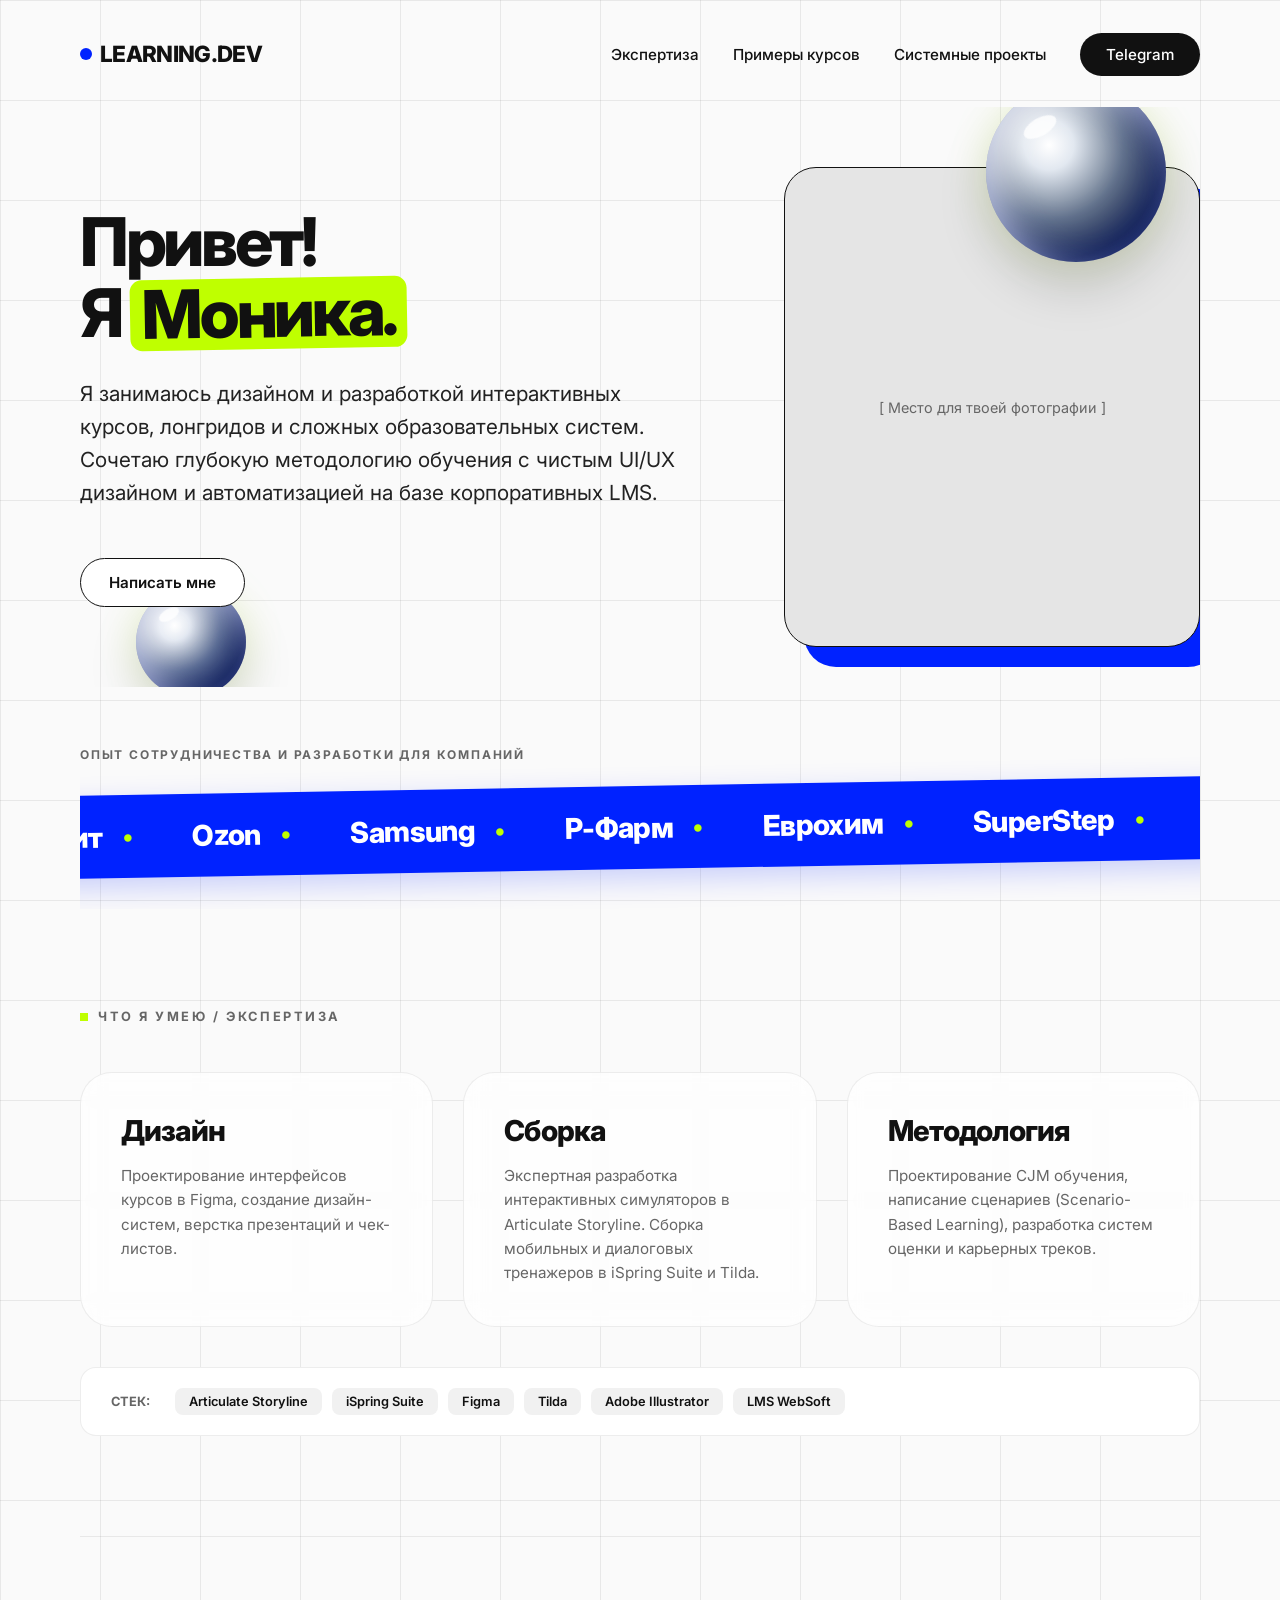
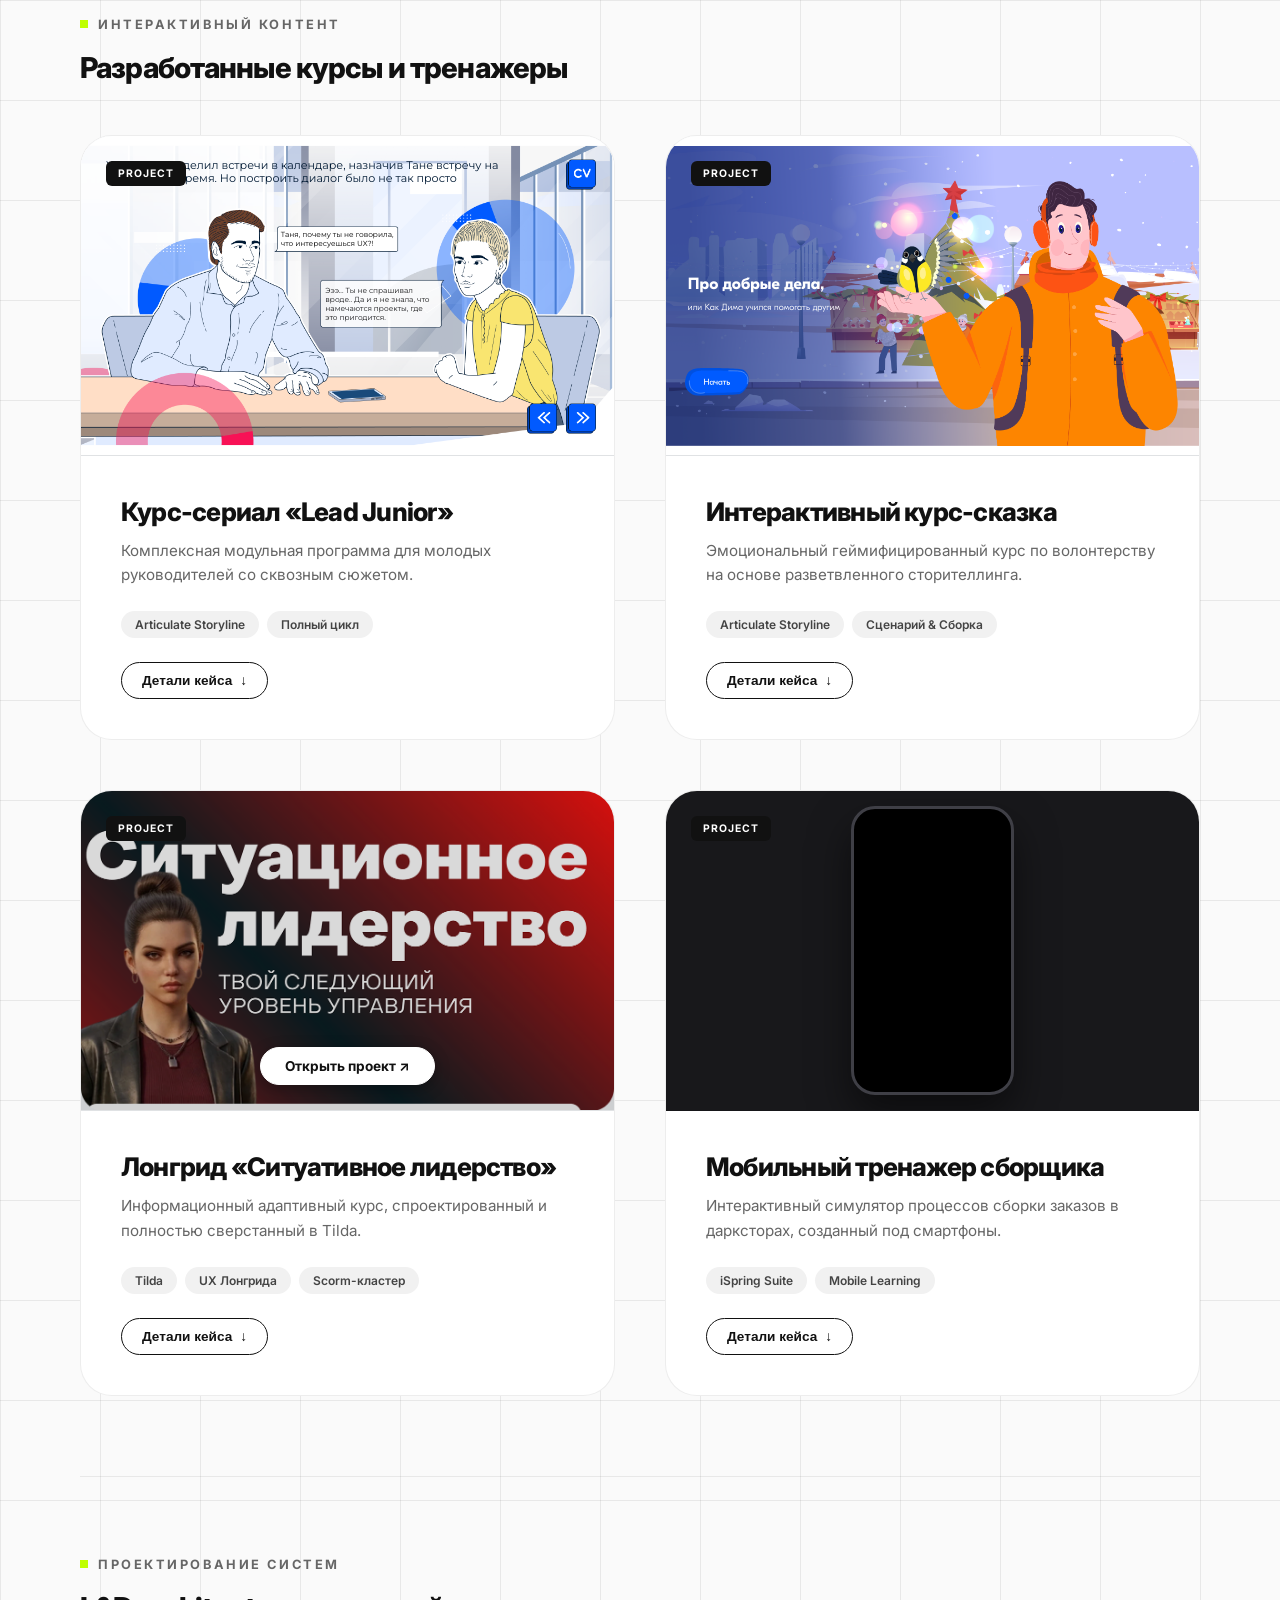
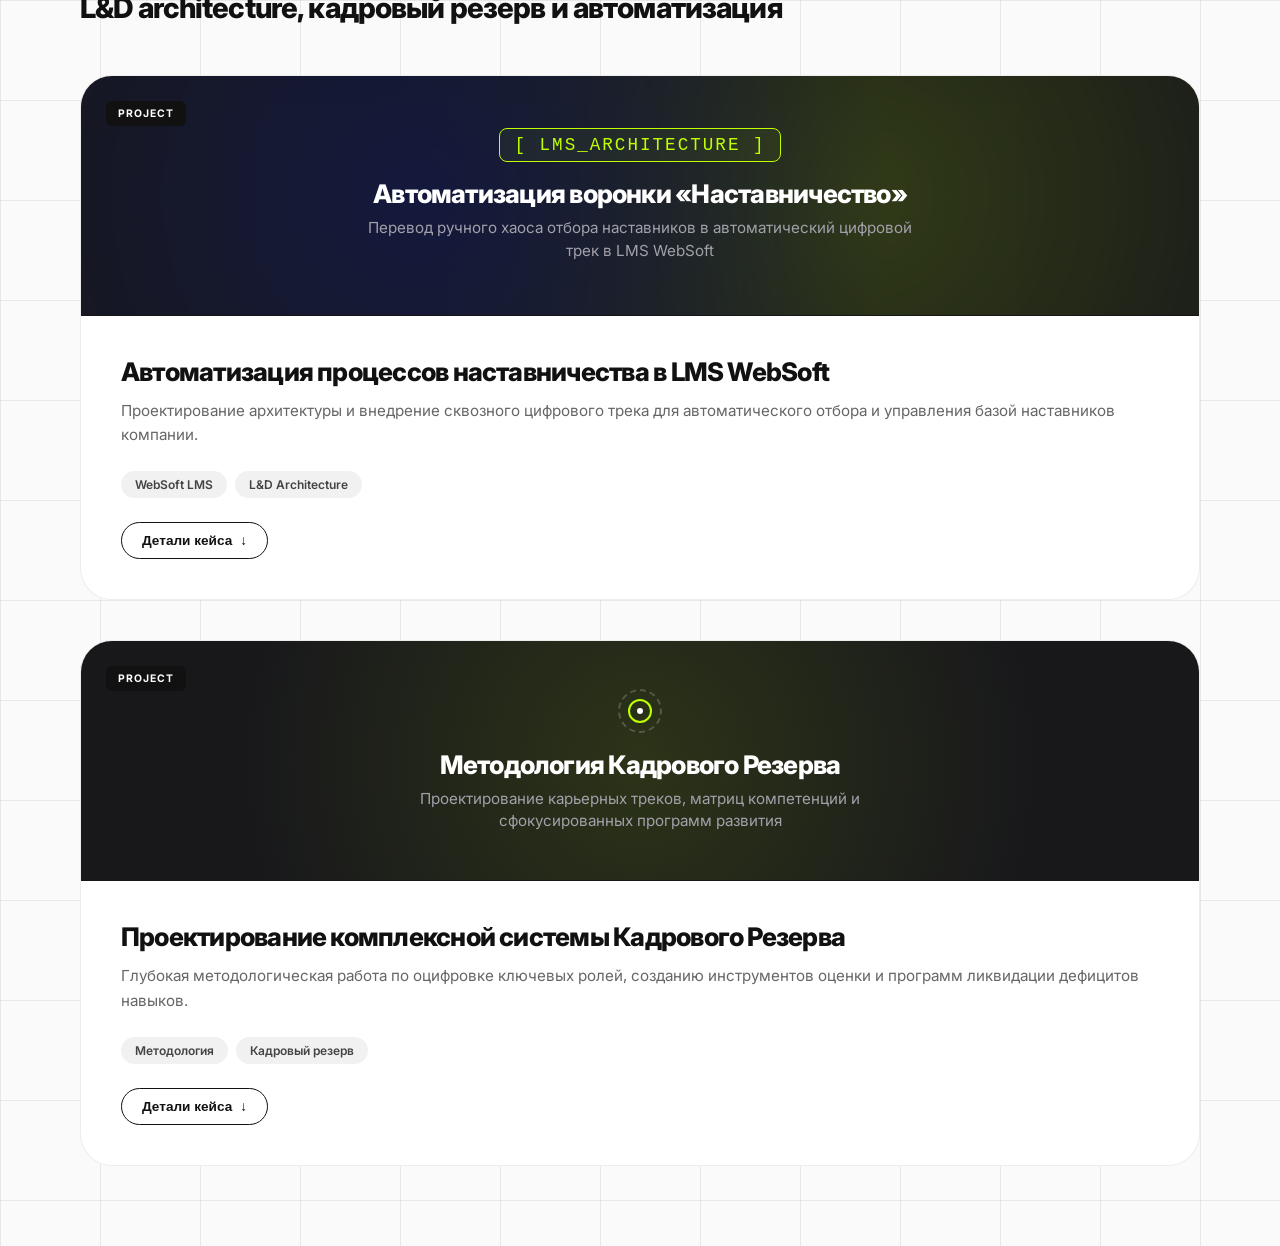
==== index.html @ dfe1bcfb "Add files via upload" ====
<!DOCTYPE html>
<html lang="ru">
<head>
    <meta charset="UTF-8">
    <meta name="viewport" content="width=device-width, initial-scale=1.0">
    <title>Портфолио | Электронное обучение</title>
    
    <link rel="preconnect" href="https://fonts.googleapis.com">
    <link rel="preconnect" href="https://fonts.gstatic.com" crossorigin>
    <link href="https://fonts.googleapis.com/css2?family=Inter:wght@300;400;500;600;700;800&display=swap" rel="stylesheet">

    <style>
        :root {
            --bg-clean: #fafafa;
            --text-dark: #111111;
            --text-muted: #666666;
            --brand-lime: #bfff00; 
            --brand-blue: #0022ff; 
            --border-thin: rgba(0, 0, 0, 0.07);
            --radius-large: 32px;
            --radius-small: 16px;
        }

        * { box-sizing: border-box; transition: all 0.4s cubic-bezier(0.16, 1, 0.3, 1); }

        body {
            font-family: 'Inter', sans-serif;
            background-color: var(--bg-clean);
            color: var(--text-dark);
            margin: 0; padding: 0;
            -webkit-font-smoothing: antialiased;
            position: relative;
        }

        .bg-grid { position: absolute; top: 0; left: 0; width: 100%; height: 100%; background-image: linear-gradient(to right, var(--border-thin) 1px, transparent 1px), linear-gradient(to bottom, var(--border-thin) 1px, transparent 1px); background-size: 100px 100px; z-index: -2; pointer-events: none; }
        .container { max-width: 1200px; margin: 0 auto; padding: 0 40px; position: relative; }

        /* Навигация */
        nav { display: flex; justify-content: space-between; align-items: center; padding: 40px 0; }
        .logo { font-weight: 800; font-size: 1.4rem; letter-spacing: -0.03em; display: flex; align-items: center; gap: 8px; }
        .logo::before { content: ""; width: 12px; height: 12px; background: var(--brand-blue); border-radius: 50%; }
        .nav-links a { text-decoration: none; color: var(--text-dark); margin-left: 30px; font-size: 0.95rem; font-weight: 500; }
        .nav-cta { background: var(--text-dark); color: white !important; padding: 12px 26px; border-radius: 30px; }
        .nav-cta:hover { background: var(--brand-blue); color: white !important; }

        /* Шапка с хромированными сферами */
        .hero-section { display: grid; grid-template-columns: 1.2fr 0.8fr; gap: 80px; align-items: center; padding: 60px 0 40px 0; position: relative; overflow: hidden; }
        .hero-content { position: relative; z-index: 2; }
        .hero-content h1 { font-size: 4.2rem; font-weight: 800; line-height: 1.05; letter-spacing: -0.05em; margin: 0 0 28px 0; }
        .highlight-word { background: var(--brand-lime); padding: 0 12px; border-radius: 12px; display: inline-block; transform: rotate(-1deg); }
        .hero-content p { font-size: 1.3rem; line-height: 1.6; color: #222; margin-bottom: 48px; max-width: 600px; }
        .social-links a { display: inline-block; margin-right: 15px; text-decoration: none; color: var(--text-dark); background: white; padding: 14px 28px; border-radius: 40px; font-size: 0.95rem; font-weight: 600; border: 1px solid var(--text-dark); }
        .social-links a:hover { background: var(--text-dark); color: white; transform: scale(1.05); }
        .hero-image { width: 100%; height: 480px; background: #e5e5e5; border-radius: var(--radius-large); overflow: hidden; display: flex; align-items: center; justify-content: center; color: var(--text-muted); font-size: 0.9rem; border: 1px solid var(--text-dark); box-shadow: 20px 20px 0px var(--brand-blue); }

        /* Сферы */
        .bubble { position: absolute; border-radius: 50%; background: radial-gradient(circle at 35% 35%, #ffffff 0%, #e2e8f0 15%, #64748b 45%, #1e293b 70%, #0f172a 90%, var(--brand-lime) 100%); box-shadow: inset -15px -15px 40px rgba(0, 34, 255, 0.25), inset 15px 15px 35px rgba(255, 255, 255, 0.7), 0 25px 50px rgba(0, 0, 0, 0.15), 0 0 40px rgba(191, 255, 0, 0.15); z-index: 1; pointer-events: none; }
        .bubble::after { content: ''; position: absolute; top: 20%; left: 20%; width: 20%; height: 10%; background: rgba(255, 255, 255, 0.8); border-radius: 50%; transform: rotate(-30deg); filter: blur(0.5px); }
        @keyframes floatBubble1 { 0% { transform: translateY(0px) translateX(0px) scale(1); } 50% { transform: translateY(-20px) translateX(10px) scale(1.02); } 100% { transform: translateY(0px) translateX(0px) scale(1); } }
        @keyframes floatBubble2 { 0% { transform: translateY(0px) translateX(0px); } 50% { transform: translateY(15px) translateX(-15px); } 100% { transform: translateY(0px) translateX(0px); } }
        .bubble-1 { width: 180px; height: 180px; top: -25px; right: 3%; animation: floatBubble1 9s ease-in-out infinite; }
        .bubble-2 { width: 110px; height: 110px; bottom: -10px; left: 5%; animation: floatBubble2 11s ease-in-out infinite; }

        /* Анимация бегущей строки */
        @keyframes scrollMarquee { 0% { transform: translateX(0); } 100% { transform: translateX(-50%); } }
        .marquee-content { animation: scrollMarquee 22s linear infinite; }
        .marquee-wrapper:hover .marquee-content { animation-play-state: paused; }

        /* Экспертиза */
        .skills-section { padding: 100px 0; }
        .section-title { font-size: 0.8rem; text-transform: uppercase; letter-spacing: 0.2em; color: var(--text-muted); margin-bottom: 48px; font-weight: 700; display: flex; align-items: center; gap: 10px; }
        .section-title::before { content: ""; width: 8px; height: 8px; background: var(--brand-lime); }
        .skills-grid { display: grid; grid-template-columns: repeat(3, 1fr); gap: 30px; margin-bottom: 40px; }
        .skill-card { background: rgba(255, 255, 255, 0.7); backdrop-filter: blur(10px); border: 1px solid var(--border-thin); padding: 40px; border-radius: var(--radius-large); position: relative; }
        .skill-card:hover { background: var(--brand-blue); color: white; border-color: var(--brand-blue); transform: translateY(-8px); }
        .skill-card h3 { font-size: 1.8rem; font-weight: 800; margin: 0 0 16px 0; letter-spacing: -0.03em; }
        .skill-card p { font-size: 0.95rem; line-height: 1.6; color: var(--text-muted); margin: 0; }
        .skill-card:hover p { color: rgba(255,255,255,0.8); }
        
        .tools-container { display: flex; flex-wrap: wrap; gap: 10px; align-items: center; background: #ffffff; padding: 20px 30px; border-radius: var(--radius-small); border: 1px solid var(--border-thin); }
        .tools-title { font-size: 0.8rem; font-weight: 700; text-transform: uppercase; color: var(--text-muted); margin-right: 15px; }
        .tool-tag { font-size: 0.8rem; font-weight: 600; padding: 6px 14px; background: #f1f1f1; border-radius: 8px; color: var(--text-dark); }

        /* Сетка Кейсов */
        .cases-section { padding: 80px 0; border-top: 1px solid var(--border-thin); }
        .section-subtitle-text { font-size: 1.8rem; font-weight: 800; letter-spacing: -0.03em; margin-top: -30px; margin-bottom: 50px; }
        .cases-grid { display: grid; grid-template-columns: repeat(2, 1fr); gap: 50px; }
        .case-card { background: #ffffff; border: 1px solid var(--border-thin); border-radius: var(--radius-large); overflow: hidden; display: flex; flex-direction: column; position: relative; }
        .case-media-container { width: 100%; height: 320px; background: #f1f3f5; border-bottom: 1px solid var(--border-thin); overflow: hidden; position: relative; display: block; }
        .case-iframe { width: 100%; height: 100%; border: none; display: block; }
        .case-card::before { content: "PROJECT"; position: absolute; top: 25px; left: 25px; background: var(--text-dark); color: white; font-size: 0.65rem; font-weight: 700; padding: 6px 12px; letter-spacing: 0.1em; border-radius: 6px; z-index: 10; pointer-events: none;}
        .case-info { padding: 40px; }
        .case-info h4 { font-size: 1.6rem; font-weight: 800; margin: 0 0 12px 0; letter-spacing: -0.03em; }
        .case-info p { font-size: 0.95rem; line-height: 1.6; color: var(--text-muted); margin: 0 0 24px 0; }
        .tags-container { display: flex; flex-wrap: wrap; gap: 8px; margin-bottom: 24px; }
        .tag { font-size: 0.75rem; font-weight: 600; padding: 6px 14px; background: #f1f1f1; border-radius: 30px; color: #444; }
        
        .details-btn { background: none; border: 1px solid var(--text-dark); color: var(--text-dark); padding: 10px 20px; border-radius: 20px; font-weight: 600; font-size: 0.85rem; cursor: pointer; display: inline-flex; align-items: center; gap: 8px; width: max-content; }
        .details-btn:hover { background: var(--text-dark); color: white; }
        .case-details-content { display: none; padding-top: 30px; margin-top: 30px; border-top: 1px dashed var(--border-thin); }
        .case-details-content h5 { font-size: 0.9rem; text-transform: uppercase; letter-spacing: 0.05em; color: var(--brand-blue); margin: 0 0 8px 0; font-weight: 700; }
        .case-details-content p { font-size: 0.95rem; color: #333; margin-bottom: 20px; line-height: 1.5; }
        .case-card.active .case-details-content { display: block; }
        .case-card.active { border-color: var(--text-dark); box-shadow: 0 20px 40px rgba(0,0,0,0.05); }

        @media (max-width: 992px) {
            .hero-section, .skills-grid, .cases-grid { grid-template-columns: 1fr; }
            .hero-content h1 { font-size: 3.2rem; }
            .hero-image { height: 380px; box-shadow: 12px 12px 0px var(--brand-blue); }
            .case-media-container { height: 240px; }
        }
    </style>
</head>
<body>

    <div class="bg-grid"></div>

    <div class="container">
        <nav>
            <div class="logo">LEARNING.DEV</div>
            <div class="nav-links">
                <a href="#skills">Экспертиза</a>
                <a href="#courses">Примеры курсов</a>
                <a href="#systems">Системные проекты</a>
                <a href="https://t.me/your_telegram" class="nav-cta">Telegram</a>
            </div>
        </nav>

        <section class="hero-section" id="about">
            <div class="bubble bubble-1"></div>
            <div class="bubble bubble-2"></div>
            <div class="hero-content">
                <h1>Привет!<br>Я <span class="highlight-word">Моника.</span></h1>
                <p>Я занимаюсь дизайном и разработкой интерактивных курсов, лонгридов и сложных образовательных систем. Сочетаю глубокую методологию обучения с чистым UI/UX дизайном и автоматизацией на базе корпоративных LMS.</p>
                <div class="social-links">
                    <a href="https://t.me/your_telegram" target="_blank">Написать мне</a>
                </div>
            </div>
            <div class="hero-image">
                <span>[ Место для твоей фотографии ]</span>
            </div>
        </section>

        <section style="padding: 60px 0 40px 0; overflow: hidden; width: 100%;">
            <div style="font-size: 0.75rem; text-transform: uppercase; letter-spacing: 0.15em; color: var(--text-muted); font-weight: 700; margin-bottom: 24px;">
                Опыт сотрудничества и разработки для компаний
            </div>
            <div class="marquee-wrapper" style="background: var(--brand-blue); padding: 24px 0; display: flex; overflow: hidden; width: 100vw; position: relative; left: 50%; right: 50%; margin-left: -50vw; margin-right: -50vw; transform: rotate(-1deg); box-shadow: 0 10px 30px rgba(0, 34, 255, 0.2);">
                <div class="marquee-content" style="display: flex; gap: 60px; align-items: center; white-space: nowrap; flex-shrink: 0;">
                    <div style="font-size: 1.8rem; font-weight: 800; color: #ffffff; letter-spacing: -0.02em; display: inline-flex; align-items: center; gap: 20px;">Магнит <span style="color: var(--brand-lime); font-size: 1.5rem;">•</span></div>
                    <div style="font-size: 1.8rem; font-weight: 800; color: #ffffff; letter-spacing: -0.02em; display: inline-flex; align-items: center; gap: 20px;">Ozon <span style="color: var(--brand-lime); font-size: 1.5rem;">•</span></div>
                    <div style="font-size: 1.8rem; font-weight: 800; color: #ffffff; letter-spacing: -0.02em; display: inline-flex; align-items: center; gap: 20px;">Samsung <span style="color: var(--brand-lime); font-size: 1.5rem;">•</span></div>
                    <div style="font-size: 1.8rem; font-weight: 800; color: #ffffff; letter-spacing: -0.02em; display: inline-flex; align-items: center; gap: 20px;">Р-Фарм <span style="color: var(--brand-lime); font-size: 1.5rem;">•</span></div>
                    <div style="font-size: 1.8rem; font-weight: 800; color: #ffffff; letter-spacing: -0.02em; display: inline-flex; align-items: center; gap: 20px;">Еврохим <span style="color: var(--brand-lime); font-size: 1.5rem;">•</span></div>
                    <div style="font-size: 1.8rem; font-weight: 800; color: #ffffff; letter-spacing: -0.02em; display: inline-flex; align-items: center; gap: 20px;">SuperStep <span style="color: var(--brand-lime); font-size: 1.5rem;">•</span></div>
                    
                    <div style="font-size: 1.8rem; font-weight: 800; color: #ffffff; letter-spacing: -0.02em; display: inline-flex; align-items: center; gap: 20px;">Магнит <span style="color: var(--brand-lime); font-size: 1.5rem;">•</span></div>
                    <div style="font-size: 1.8rem; font-weight: 800; color: #ffffff; letter-spacing: -0.02em; display: inline-flex; align-items: center; gap: 20px;">Ozon <span style="color: var(--brand-lime); font-size: 1.5rem;">•</span></div>
                    <div style="font-size: 1.8rem; font-weight: 800; color: #ffffff; letter-spacing: -0.02em; display: inline-flex; align-items: center; gap: 20px;">Samsung <span style="color: var(--brand-lime); font-size: 1.5rem;">•</span></div>
                    <div style="font-size: 1.8rem; font-weight: 800; color: #ffffff; letter-spacing: -0.02em; display: inline-flex; align-items: center; gap: 20px;">Р-Фарм <span style="color: var(--brand-lime); font-size: 1.5rem;">•</span></div>
                    <div style="font-size: 1.8rem; font-weight: 800; color: #ffffff; letter-spacing: -0.02em; display: inline-flex; align-items: center; gap: 20px;">Еврохим <span style="color: var(--brand-lime); font-size: 1.5rem;">•</span></div>
                    <div style="font-size: 1.8rem; font-weight: 800; color: #ffffff; letter-spacing: -0.02em; display: inline-flex; align-items: center; gap: 20px;">SuperStep <span style="color: var(--brand-lime); font-size: 1.5rem;">•</span></div>
                </div>
            </div>
        </section>

        <section class="skills-section" id="skills">
            <div class="section-title">Что я умею / ЭКСПЕРТИЗА</div>
            <div class="skills-grid">
                <div class="skill-card"><h3>Дизайн</h3><p>Проектирование интерфейсов курсов в Figma, создание дизайн-систем, верстка презентаций и чек-листов.</p></div>
                <div class="skill-card"><h3>Сборка</h3><p>Экспертная разработка интерактивных симуляторов в Articulate Storyline. Сборка мобильных и диалоговых тренажеров в iSpring Suite и Tilda.</p></div>
                <div class="skill-card"><h3>Методология</h3><p>Проектирование CJM обучения, написание сценариев (Scenario-Based Learning), разработка систем оценки и карьерных треков.</p></div>
            </div>
            <div class="tools-container">
                <div class="tools-title">Стек:</div>
                <div class="tool-tag">Articulate Storyline</div><div class="tool-tag">iSpring Suite</div><div class="tool-tag">Figma</div><div class="tool-tag">Tilda</div><div class="tool-tag">Adobe Illustrator</div><div class="tool-tag">LMS WebSoft</div>
            </div>
        </section>

        <section class="cases-section" id="courses">
            <div class="section-title">Интерактивный контент</div>
            <div class="section-subtitle-text">Разработанные курсы и тренажеры</div>
            
            <div class="cases-grid">

                <div class="case-card">
                    <div class="case-media-container">
                        <iframe src="lead-junior/story.html" class="case-iframe" allowfullscreen></iframe>
                    </div>
                    <div class="case-info">
                        <h4>Курс-сериал «Lead Junior»</h4>
                        <p>Комплексная модульная программа для молодых руководителей со сквозным сюжетом.</p>
                        <div class="tags-container"><span class="tag">Articulate Storyline</span><span class="tag">Полный цикл</span></div>
                        
                        <button class="details-btn" onclick="toggleCase(this)">Детали кейса <span>↓</span></button>
                        
                        <div class="case-details-content">
                            <h5>Контекст и задача</h5>
                            <p>Разработать программу управленческих навыков. Трудность темы лидерства в том, что в жизни людей сложно поделить на жесткие стереотипы, а готовых универсальных алгоритмов не существует.</p>
                            <h5>Решение и методология</h5>
                            <p>Создана система из лонгридов (теория) и симуляторов (практика). Мы прописали психологически достоверных сквозных персонажей. От модуля к модулю они раскрывались все глубже, поэтому пользователь учился взаимодействовать с ними на основе опыта прошлых серий, как в реальной жизни.</p>
                            <h5>Моя роль</h5>
                            <p>Проектирование программы, написание сценариев, подготовка материалов и финальная техническая сборка интерактивных тренажеров в Articulate.</p>
                        </div>
                    </div>
                </div>

                <div class="case-card">
                    <div class="case-media-container">
                        <iframe src="dog-story/story.html" class="case-iframe" allowfullscreen></iframe>
                    </div>
                    <div class="case-info">
                        <h4>Интерактивный курс-сказка</h4>
                        <p>Эмоциональный геймифицированный курс по волонтерству на основе разветвленного сторителлинга.</p>
                        <div class="tags-container"><span class="tag">Articulate Storyline</span><span class="tag">Сценарий & Сборка</span></div>
                        
                        <button class="details-btn" onclick="toggleCase(this)">Детали кейса <span>↓</span></button>
                        
                        <div class="case-details-content">
                            <h5>Контекст и сюжет</h5>
                            <p>Главный герой видит объявление о том, что песик ищет дом, и отправляется за ним. По пути он встречает персонажей, нуждающихся в помощи: бабушку с тяжелыми сумками, детей из детского дома на ярмарке. Помогая им, герой (и учащийся) органично узнает о волонтерских фондах и механиках поддержки.</p>
                            <h5>Техническое воплощение</h5>
                            <p>Сложная разветвленная логика переходов в зависимости от выборов пользователя. Я полностью отвечала за сценарий, логику интерактивов, техническую сборку в Articulate и постановку детального ТЗ для дизайнера графики.</p>
                        </div>
                    </div>
                </div>

                <div class="case-card" onmouseenter="this.querySelector('.overlay').style.background='rgba(0,0,0,0.4)';" onmouseleave="this.querySelector('.overlay').style.background='rgba(0,0,0,0.15)';">
                    <div class="case-media-container" style="position: relative;">
                        <img src="tilda-cover.png" alt="Обложка Tilda" style="width: 100%; height: 100%; object-fit: cover;">
                        <div class="overlay" style="position: absolute; top: 0; left: 0; width: 100%; height: 100%; background: rgba(0,0,0,0.15); display: flex; align-items: flex-end; justify-content: center; padding-bottom: 25px; transition: all 0.3s ease;">
                            <a href="https://tnd.magnit.ru/page127615276.html" target="_blank" style="text-decoration: none; background: #ffffff; color: #111111; padding: 10px 24px; border-radius: 30px; font-size: 0.85rem; font-weight: 700; box-shadow: 0 4px 15px rgba(0,0,0,0.3); border: 1px solid #ffffff;">Открыть проект ↗</a>
                        </div>
                    </div>
                    <div class="case-info">
                        <h4>Лонгрид «Ситуативное лидерство»</h4>
                        <p>Информационный адаптивный курс, спроектированный и полностью сверстанный в Tilda.</p>
                        <div class="tags-container"><span class="tag">Tilda</span><span class="tag">UX Лонгрида</span><span class="tag">Scorm-кластер</span></div>
                        
                        <button class="details-btn" onclick="toggleCase(this)">Детали кейса <span>↓</span></button>
                        
                        <div class="case-details-content">
                            <h5>Задача и реализация</h5>
                            <p>Перевести комплексный теоретический блок по ситуационному руководству в удобный цифровой формат. Сделан упор на чистую журнальную верстку, ритмику текста и удобство чтения как с десктопа, так и с мобильных устройств.</p>
                        </div>
                    </div>
                </div>

                <div class="case-card">
                    <div class="case-media-container" style="background: #18181b; display: flex; align-items: center; justify-content: center; overflow: hidden; padding: 15px;">
                        <div style="height: 100%; aspect-ratio: 9 / 16; background: #000000; border-radius: 24px; padding: 6px; box-shadow: 0 20px 40px rgba(0,0,0,0.5); border: 3px solid #3f3f46; display: flex; align-items: center; justify-content: center; overflow: hidden;">
                            <video autoplay loop muted playsinline style="width: 100%; height: 100%; object-fit: cover; border-radius: 18px;">
                                <source src="ispring-preview.mp4" type="video/mp4">
                            </video>
                        </div>
                    </div>
                    <div class="case-info">
                        <h4>Мобильный тренажер сборщика</h4>
                        <p>Интерактивный симулятор процессов сборки заказов в дарксторах, созданный под смартфоны.</p>
                        <div class="tags-container"><span class="tag">iSpring Suite</span><span class="tag">Mobile Learning</span></div>
                        
                        <button class="details-btn" onclick="toggleCase(this)">Детали кейса <span>↓</span></button>
                        
                        <div class="case-details-content">
                            <h5>Контекст и UX</h5>
                            <p>Обучение линейного персонала дарксторов непосредственно на рабочих местах. Симулятор полностью адаптирован под вертикальные экраны смартфонов.</p>
                        </div>
                    </div>
                </div>

            </div>
        </section>

       <!-- СИСТЕМНЫЕ ПРОЕКТЫ (ФИНАЛЬНЫЙ КИБЕР-ДИЗАЙН) -->
        <section class="cases-section" id="systems">
            <div class="section-title">Проектирование систем</div>
            <div class="section-subtitle-text">L&D architecture, кадровый резерв и автоматизация</div>
            
            <div class="cases-grid" style="grid-template-columns: 1fr; gap: 40px;">

                <!-- 5. Наставничество -->
                <div class="case-card" style="width: 100%;">
                    <!-- Тёмный стильный контейнер с неоновой архитектурой связей -->
                    <div class="case-media-container" style="display:flex; flex-direction: column; align-items:center; justify-content:center; height: 240px; background: #18181b; padding: 30px; text-align: center; position: relative; overflow: hidden;">
                        
                        <!-- Абстрактная кибер-графика связей на фоне -->
                        <div style="position: absolute; width: 100%; height: 100%; opacity: 0.15; background-image: radial-gradient(circle at 30% 50%, var(--brand-blue) 0%, transparent 60%), radial-gradient(circle at 70% 50%, var(--brand-lime) 0%, transparent 60%);"></div>
                        
                        <!-- Минималистичная иконка архитектуры кода -->
                        <div style="font-family: monospace; font-size: 1.1rem; color: var(--brand-lime); border: 1px solid var(--brand-lime); padding: 6px 14px; border-radius: 8px; margin-bottom: 16px; background: rgba(191, 255, 0, 0.05); z-index: 2; letter-spacing: 2px;">[ LMS_ARCHITECTURE ]</div>
                        
                        <div style="font-weight: 800; font-size: 1.6rem; margin-bottom: 8px; color: #ffffff; letter-spacing: -0.03em; z-index: 2;">Автоматизация воронки «Наставничество»</div>
                        <p style="font-size: 0.95rem; color: #a1a1aa; margin: 0; max-width: 550px; z-index: 2; line-height: 1.5;">Перевод ручного хаоса отбора наставников в автоматический цифровой трек в LMS WebSoft</p>
                    </div>
                    <div class="case-info">
                        <h4>Автоматизация процессов наставничества в LMS WebSoft</h4>
                        <p>Проектирование архитектуры и внедрение сквозного цифрового трека для автоматического отбора и управления базой наставников компании.</p>
                        <div class="tags-container"><span class="tag">WebSoft LMS</span><span class="tag">L&D Architecture</span></div>
                        <button class="details-btn" onclick="toggleCase(this)">Детали кейса <span>↓</span></button>
                        <div class="case-details-content">
                            <h5>Решение</h5>
                            <p>По моей личной инициативе была спроектирована автоматическая воронка: <em>Входной опрос → Автотест хард-скиллов → Назначение обучения → Зачисление в реестр.</em> Процесс администрирования со стороны L&D сократился на 70%.</p>
                        </div>
                    </div>
                </div>

                <!-- 6. Кадровый резерв -->
                <div class="case-card" style="width: 100%;">
                    <!-- Тёмный стильный контейнер со сфокусированной кибер-мишенью -->
                    <div class="case-media-container" style="display:flex; flex-direction: column; align-items:center; justify-content:center; height: 240px; background: #18181b; padding: 30px; text-align: center; position: relative; overflow: hidden;">
                        
                        <!-- Световой неоновый акцент на фоне -->
                        <div style="position: absolute; width: 100%; height: 100%; opacity: 0.12; background: radial-gradient(circle, var(--brand-lime) 0%, transparent 70%);"></div>
                        
                        <!-- Минималистичная векторная мишень из тонких линий -->
                        <div style="width: 44px; height: 44px; border: 2px dashed rgba(255,255,255,0.2); border-radius: 50%; display: flex; align-items: center; justify-content: center; margin-bottom: 16px; position: relative; z-index: 2;">
                            <div style="width: 24px; height: 24px; border: 2px solid var(--brand-lime); border-radius: 50%; display: flex; align-items: center; justify-content: center;">
                                <div style="width: 6px; height: 6px; background: #ffffff; border-radius: 50%;"></div>
                            </div>
                        </div>
                        
                        <div style="font-weight: 800; font-size: 1.6rem; margin-bottom: 8px; color: #ffffff; letter-spacing: -0.03em; z-index: 2;">Методология Кадрового Резерва</div>
                        <p style="font-size: 0.95rem; color: #a1a1aa; margin: 0; max-width: 550px; z-index: 2; line-height: 1.5;">Проектирование карьерных треков, матриц компетенций и сфокусированных программ развития</p>
                    </div>
                    <div class="case-info">
                        <h4>Проектирование комплексной системы Кадрового Резерва</h4>
                        <p>Глубокая методологическая работа по оцифровке ключевых ролей, созданию инструментов оценки и программ ликвидации дефицитов навыков.</p>
                        <div class="tags-container"><span class="tag">Методология</span><span class="tag">Кадровый резерв</span></div>
                        <button class="details-btn" onclick="toggleCase(this)">Детали кейса <span>↓</span></button>
                        <div class="case-details-content">
                            <h5>Реализация</h5>
                            <p>Оцифрованы 4 управленческие роли. Разработаны тесты оценки профессиональных навыков сотрудников и спроектированы точечные программы развития (IDP) под конкретные дефициты.</p>
                        </div>
                    </div>
                </div>

            </div>
        </section>
            </div>
        </section>
    </div>

    <script>
        function toggleCase(button) {
            const card = button.closest('.case-card');
            card.classList.toggle('active');
            const span = button.querySelector('span');
            if (card.classList.contains('active')) { span.textContent = '↑'; } else { span.textContent = '↓'; }
        }
    </script>
</body>
</html>
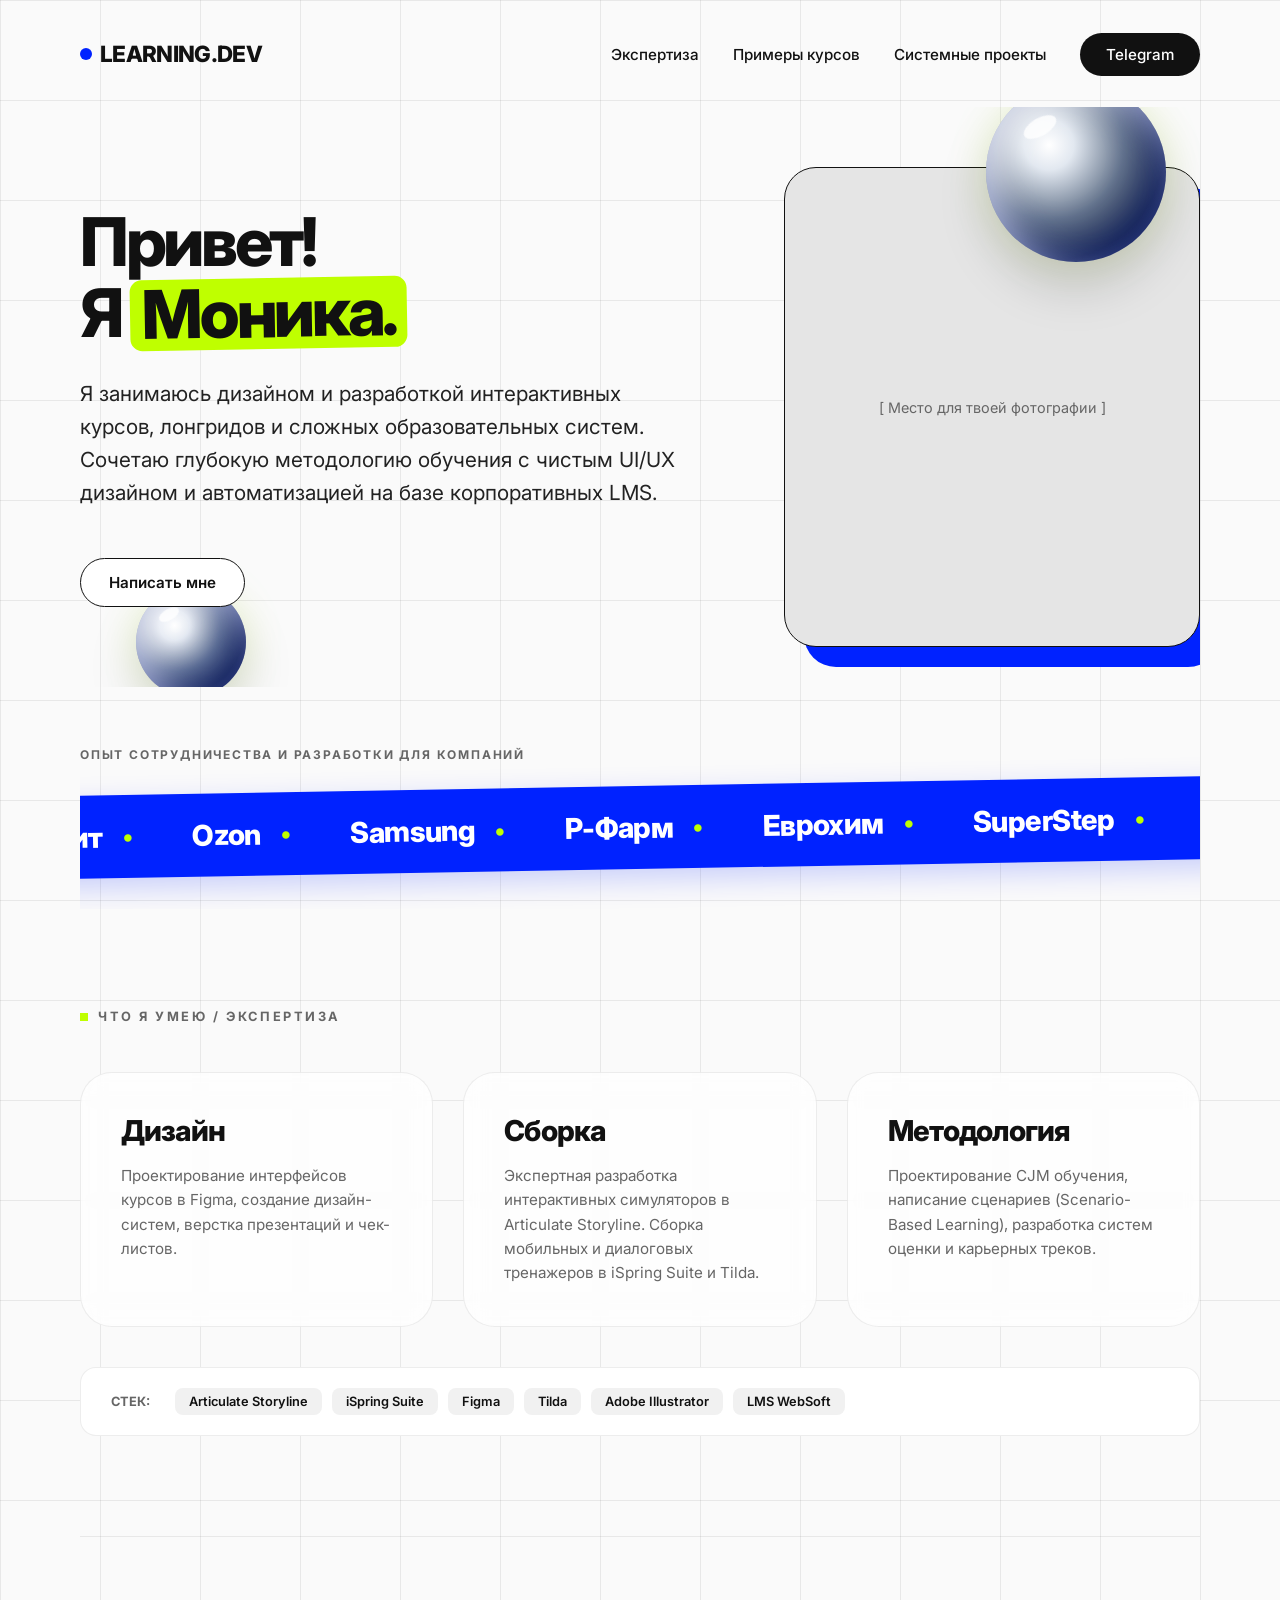
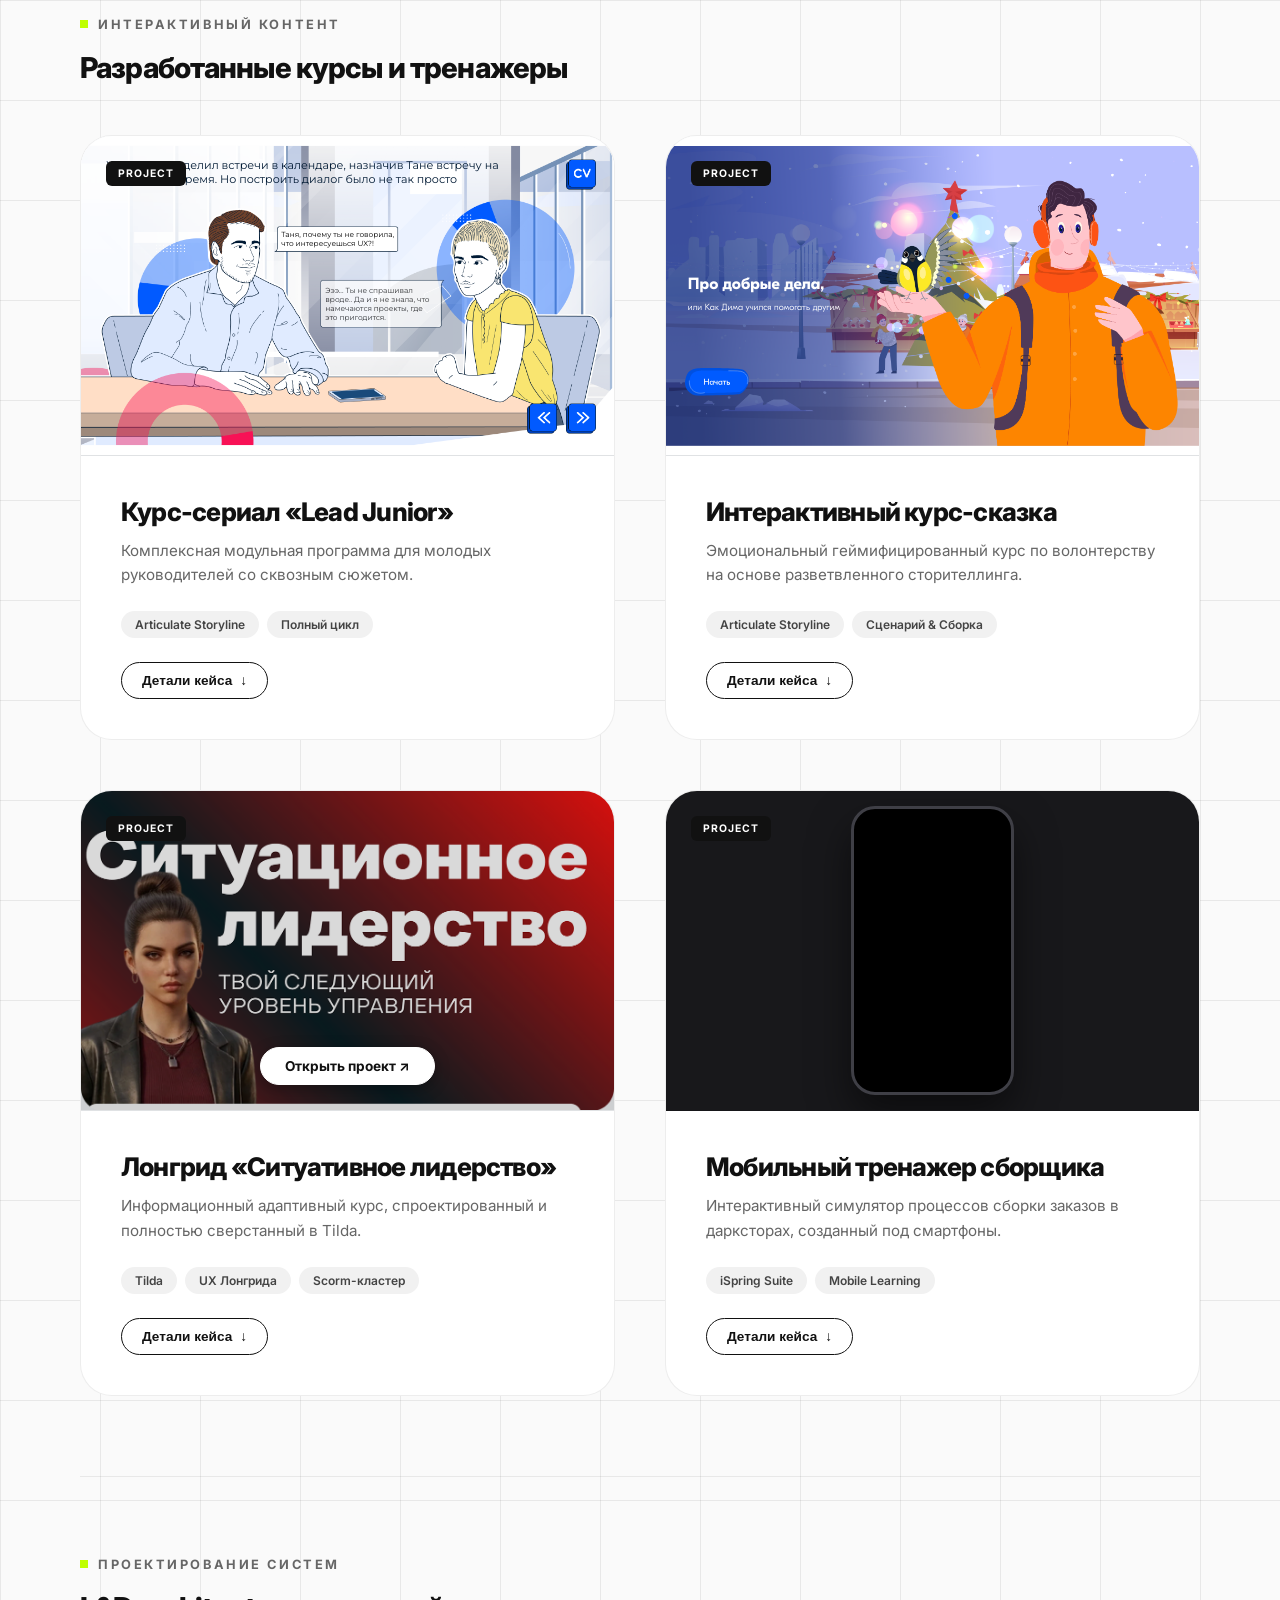
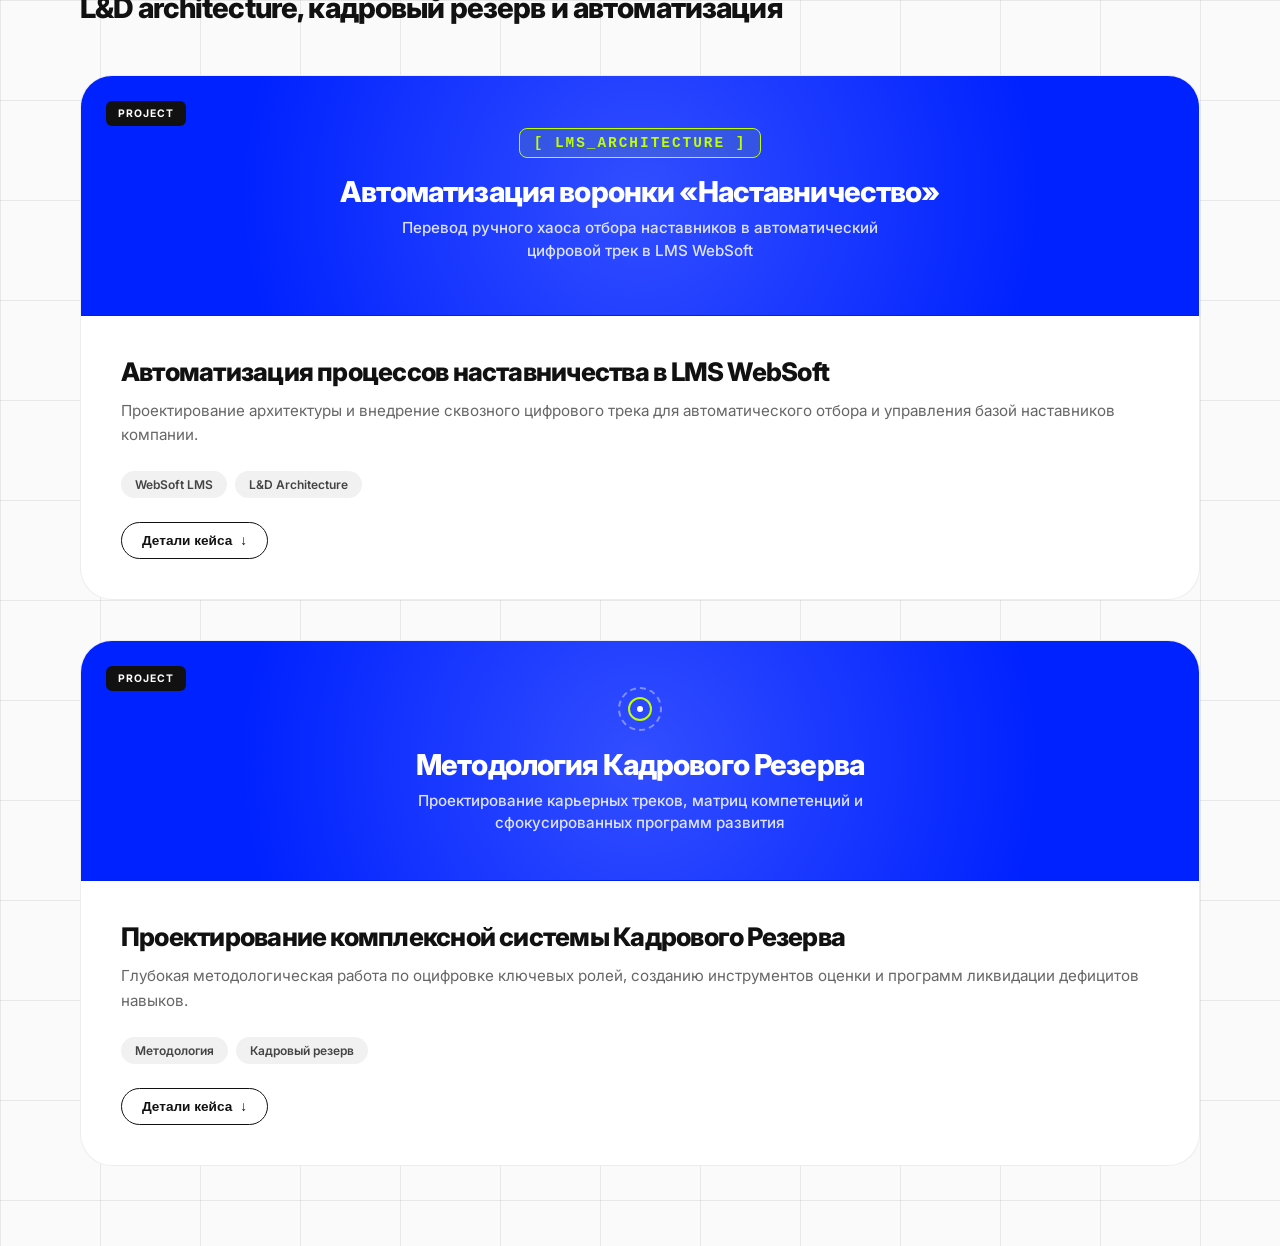
==== commit 9adc26cd: "Add files via upload" ====
--- a/index.html
+++ b/index.html
@@ -271,26 +271,21 @@
             </div>
         </section>
 
-       <!-- СИСТЕМНЫЕ ПРОЕКТЫ (ФИНАЛЬНЫЙ КИБЕР-ДИЗАЙН) -->
-        <section class="cases-section" id="systems">
+       <section class="cases-section" id="systems">
             <div class="section-title">Проектирование систем</div>
             <div class="section-subtitle-text">L&D architecture, кадровый резерв и автоматизация</div>
             
             <div class="cases-grid" style="grid-template-columns: 1fr; gap: 40px;">
 
-                <!-- 5. Наставничество -->
                 <div class="case-card" style="width: 100%;">
-                    <!-- Тёмный стильный контейнер с неоновой архитектурой связей -->
-                    <div class="case-media-container" style="display:flex; flex-direction: column; align-items:center; justify-content:center; height: 240px; background: #18181b; padding: 30px; text-align: center; position: relative; overflow: hidden;">
-                        
-                        <!-- Абстрактная кибер-графика связей на фоне -->
-                        <div style="position: absolute; width: 100%; height: 100%; opacity: 0.15; background-image: radial-gradient(circle at 30% 50%, var(--brand-blue) 0%, transparent 60%), radial-gradient(circle at 70% 50%, var(--brand-lime) 0%, transparent 60%);"></div>
-                        
-                        <!-- Минималистичная иконка архитектуры кода -->
-                        <div style="font-family: monospace; font-size: 1.1rem; color: var(--brand-lime); border: 1px solid var(--brand-lime); padding: 6px 14px; border-radius: 8px; margin-bottom: 16px; background: rgba(191, 255, 0, 0.05); z-index: 2; letter-spacing: 2px;">[ LMS_ARCHITECTURE ]</div>
-                        
-                        <div style="font-weight: 800; font-size: 1.6rem; margin-bottom: 8px; color: #ffffff; letter-spacing: -0.03em; z-index: 2;">Автоматизация воронки «Наставничество»</div>
-                        <p style="font-size: 0.95rem; color: #a1a1aa; margin: 0; max-width: 550px; z-index: 2; line-height: 1.5;">Перевод ручного хаоса отбора наставников в автоматический цифровой трек в LMS WebSoft</p>
+                    <div class="case-media-container" style="display:flex; flex-direction: column; align-items:center; justify-content:center; height: 240px; background: var(--brand-blue); padding: 30px; text-align: center; position: relative; overflow: hidden;">
+                        
+                        <div style="position: absolute; width: 100%; height: 100%; opacity: 0.2; background: radial-gradient(circle, #ffffff 0%, transparent 70%);"></div>
+                        
+                        <div style="font-family: monospace; font-size: 0.9rem; color: var(--brand-lime); border: 1px solid var(--brand-lime); padding: 6px 14px; border-radius: 8px; margin-bottom: 16px; background: rgba(191, 255, 0, 0.1); z-index: 2; letter-spacing: 2px; font-weight: 700;">[ LMS_ARCHITECTURE ]</div>
+                        
+                        <div style="font-weight: 800; font-size: 1.8rem; margin-bottom: 8px; color: #ffffff; letter-spacing: -0.03em; z-index: 2;">Автоматизация воронки «Наставничество»</div>
+                        <p style="font-size: 0.95rem; color: rgba(255, 255, 255, 0.85); margin: 0; max-width: 550px; z-index: 2; line-height: 1.5; font-weight: 500;">Перевод ручного хаоса отбора наставников в автоматический цифровой трек в LMS WebSoft</p>
                     </div>
                     <div class="case-info">
                         <h4>Автоматизация процессов наставничества в LMS WebSoft</h4>
@@ -299,28 +294,24 @@
                         <button class="details-btn" onclick="toggleCase(this)">Детали кейса <span>↓</span></button>
                         <div class="case-details-content">
                             <h5>Решение</h5>
-                            <p>По моей личной инициативе была спроектирована автоматическая воронка: <em>Входной опрос → Автотест хард-скиллов → Назначение обучения → Зачисление в реестр.</em> Процесс администрирования со стороны L&D сократился на 70%.</p>
-                        </div>
-                    </div>
-                </div>
-
-                <!-- 6. Кадровый резерв -->
+                            <p>По моей личной инициативе была спроектирована автоматическая воронка: <em>Входной опрос → Auto-тест хард-скиллов → Назначение обучения → Зачисление в реестр.</em> Процесс администрирования со стороны L&D сократился на 70%.</p>
+                        </div>
+                    </div>
+                </div>
+
                 <div class="case-card" style="width: 100%;">
-                    <!-- Тёмный стильный контейнер со сфокусированной кибер-мишенью -->
-                    <div class="case-media-container" style="display:flex; flex-direction: column; align-items:center; justify-content:center; height: 240px; background: #18181b; padding: 30px; text-align: center; position: relative; overflow: hidden;">
-                        
-                        <!-- Световой неоновый акцент на фоне -->
-                        <div style="position: absolute; width: 100%; height: 100%; opacity: 0.12; background: radial-gradient(circle, var(--brand-lime) 0%, transparent 70%);"></div>
-                        
-                        <!-- Минималистичная векторная мишень из тонких линий -->
-                        <div style="width: 44px; height: 44px; border: 2px dashed rgba(255,255,255,0.2); border-radius: 50%; display: flex; align-items: center; justify-content: center; margin-bottom: 16px; position: relative; z-index: 2;">
+                    <div class="case-media-container" style="display:flex; flex-direction: column; align-items:center; justify-content:center; height: 240px; background: var(--brand-blue); padding: 30px; text-align: center; position: relative; overflow: hidden;">
+                        
+                        <div style="position: absolute; width: 100%; height: 100%; opacity: 0.2; background: radial-gradient(circle, #ffffff 0%, transparent 70%);"></div>
+                        
+                        <div style="width: 44px; height: 44px; border: 2px dashed rgba(255,255,255,0.4); border-radius: 50%; display: flex; align-items: center; justify-content: center; margin-bottom: 16px; position: relative; z-index: 2;">
                             <div style="width: 24px; height: 24px; border: 2px solid var(--brand-lime); border-radius: 50%; display: flex; align-items: center; justify-content: center;">
                                 <div style="width: 6px; height: 6px; background: #ffffff; border-radius: 50%;"></div>
                             </div>
                         </div>
                         
-                        <div style="font-weight: 800; font-size: 1.6rem; margin-bottom: 8px; color: #ffffff; letter-spacing: -0.03em; z-index: 2;">Методология Кадрового Резерва</div>
-                        <p style="font-size: 0.95rem; color: #a1a1aa; margin: 0; max-width: 550px; z-index: 2; line-height: 1.5;">Проектирование карьерных треков, матриц компетенций и сфокусированных программ развития</p>
+                        <div style="font-weight: 800; font-size: 1.8rem; margin-bottom: 8px; color: #ffffff; letter-spacing: -0.03em; z-index: 2;">Методология Кадрового Резерва</div>
+                        <p style="font-size: 0.95rem; color: rgba(255, 255, 255, 0.85); margin: 0; max-width: 550px; z-index: 2; line-height: 1.5; font-weight: 500;">Проектирование карьерных треков, матриц компетенций и сфокусированных программ развития</p>
                     </div>
                     <div class="case-info">
                         <h4>Проектирование комплексной системы Кадрового Резерва</h4>
@@ -333,6 +324,9 @@
                         </div>
                     </div>
                 </div>
+
+            </div>
+        </section>
 
             </div>
         </section>
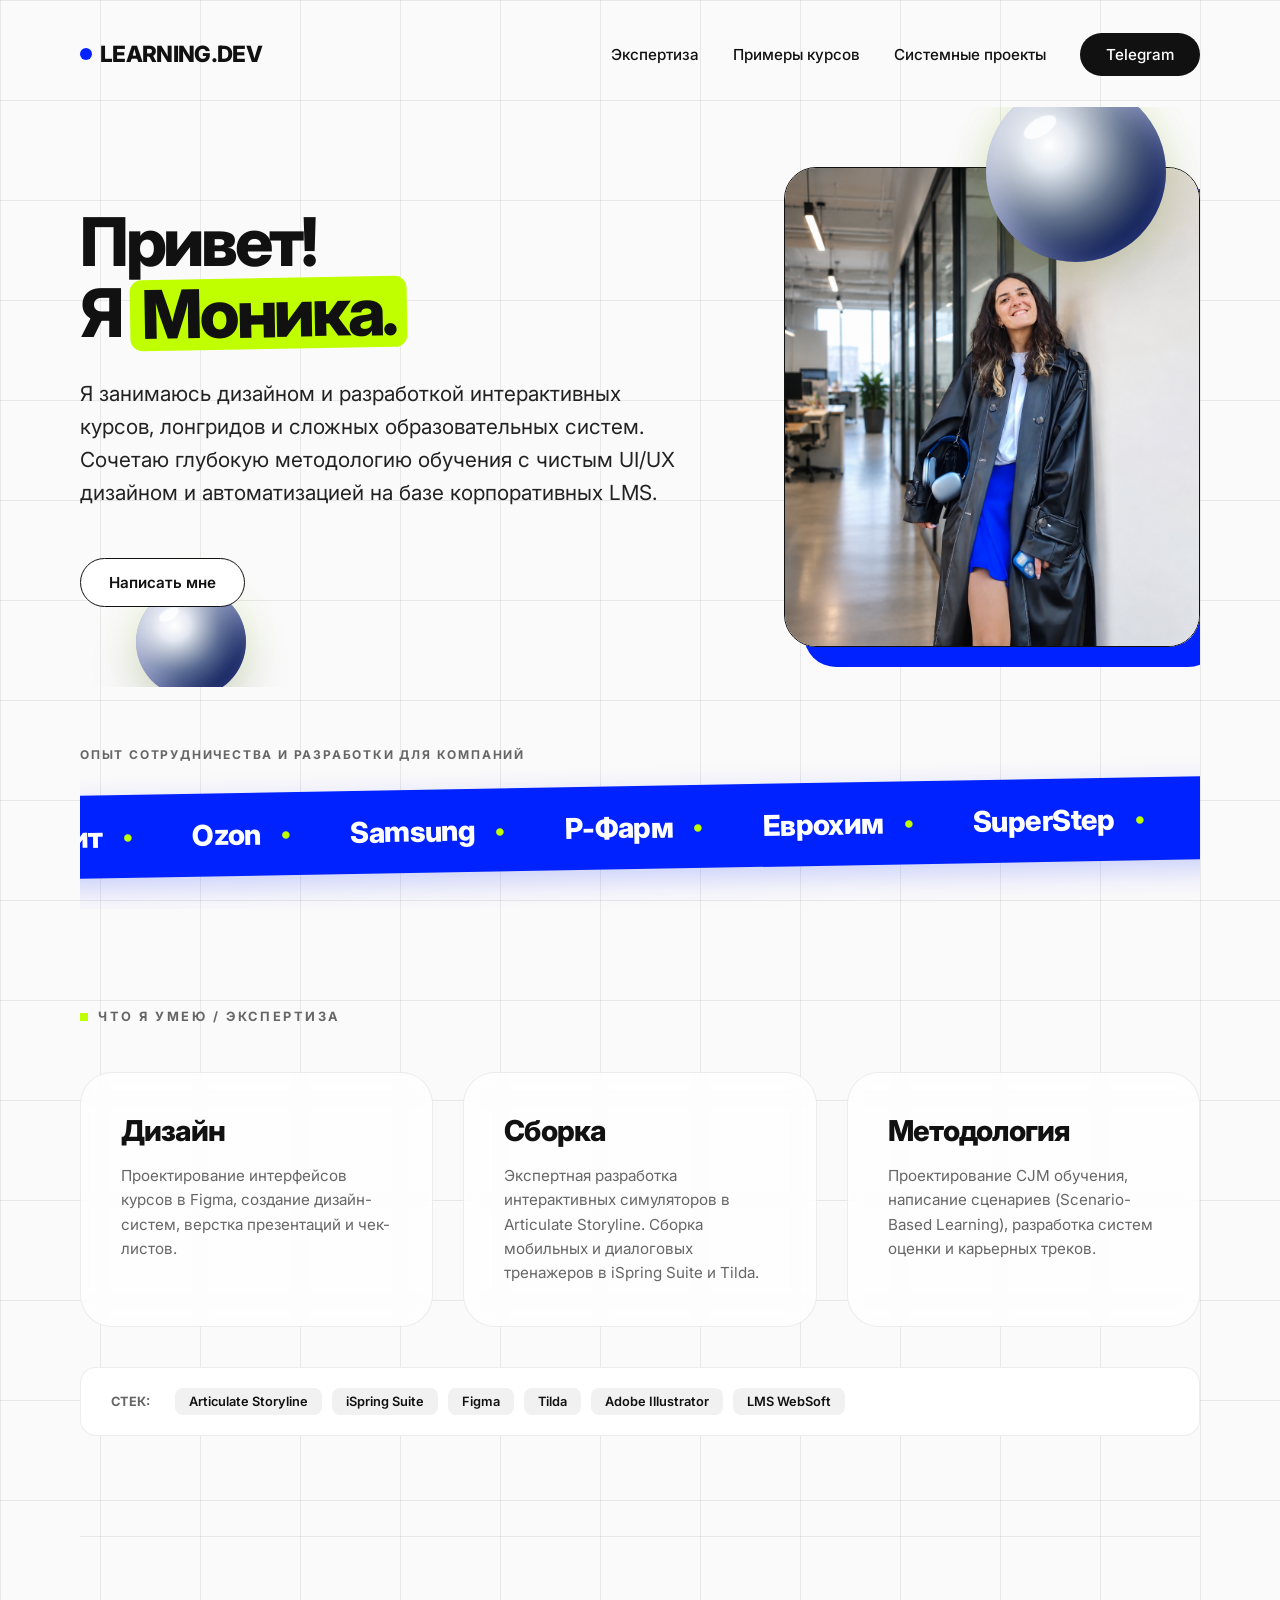
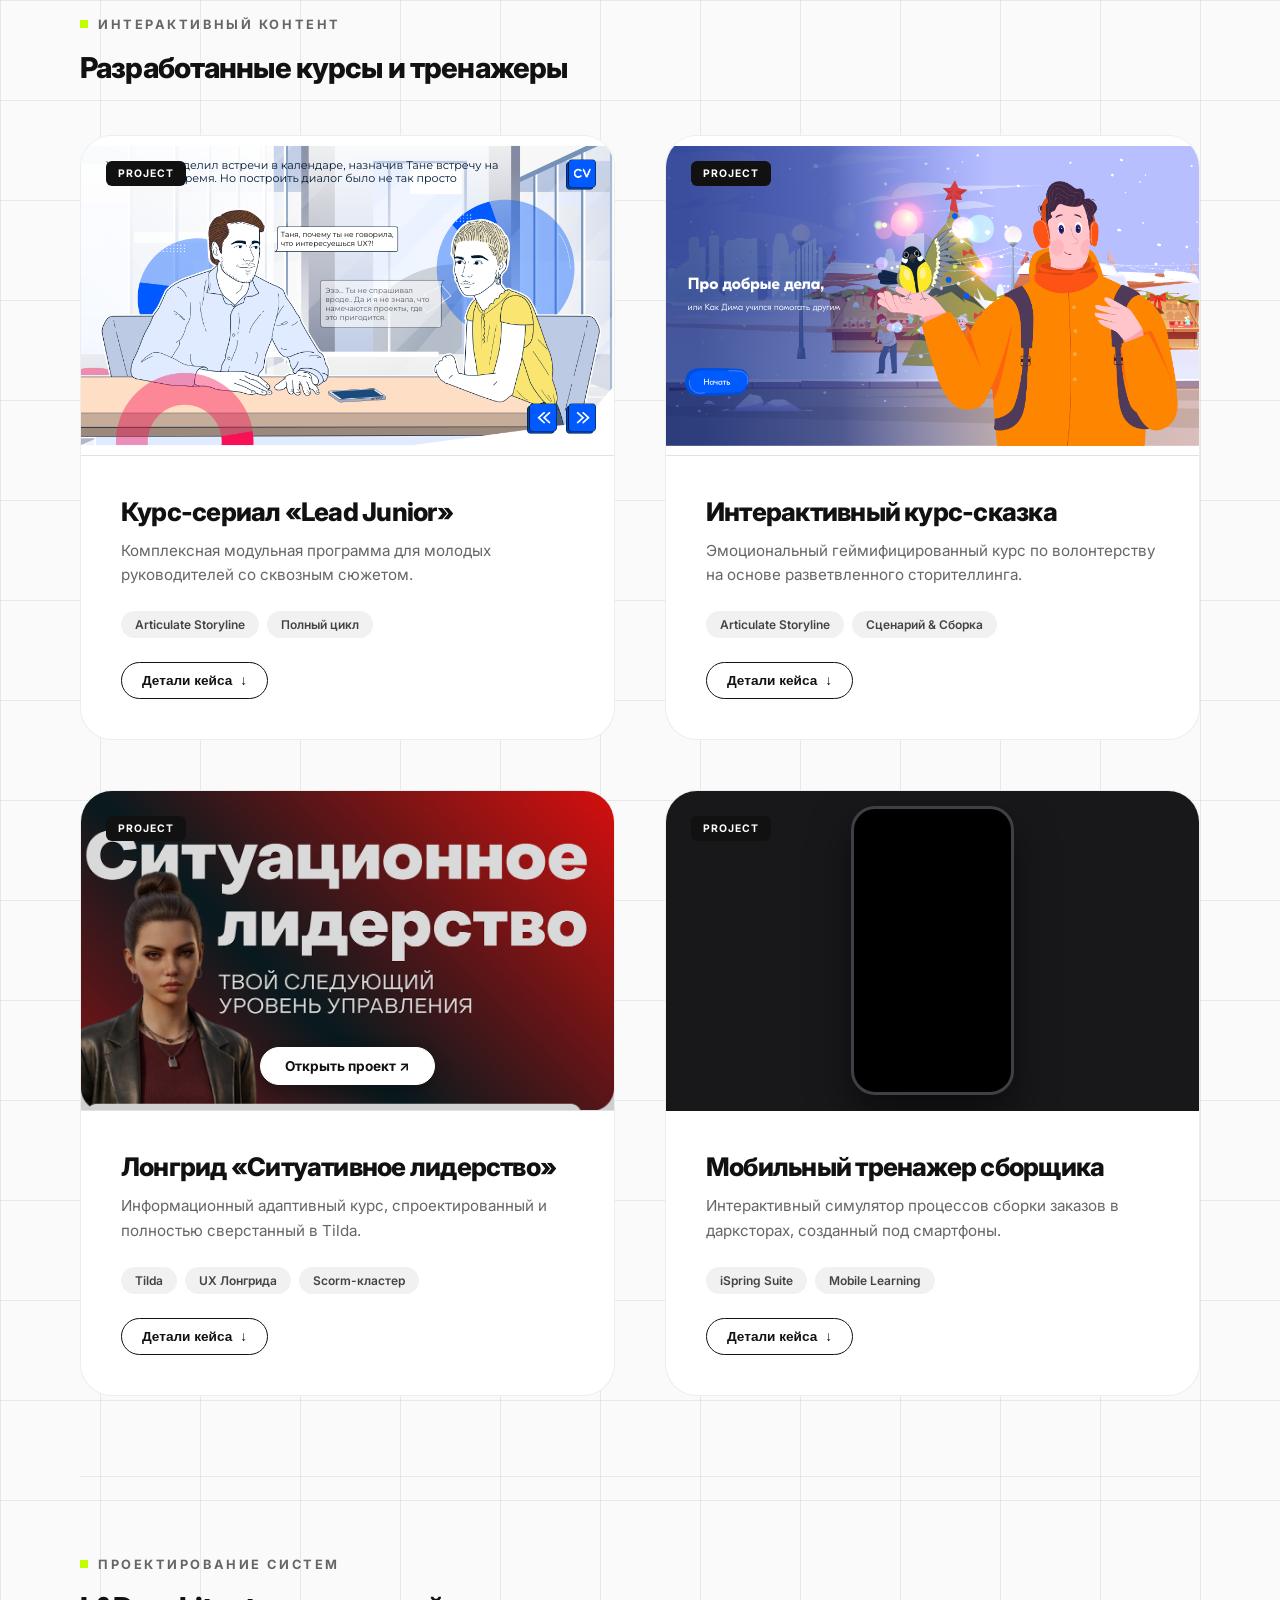
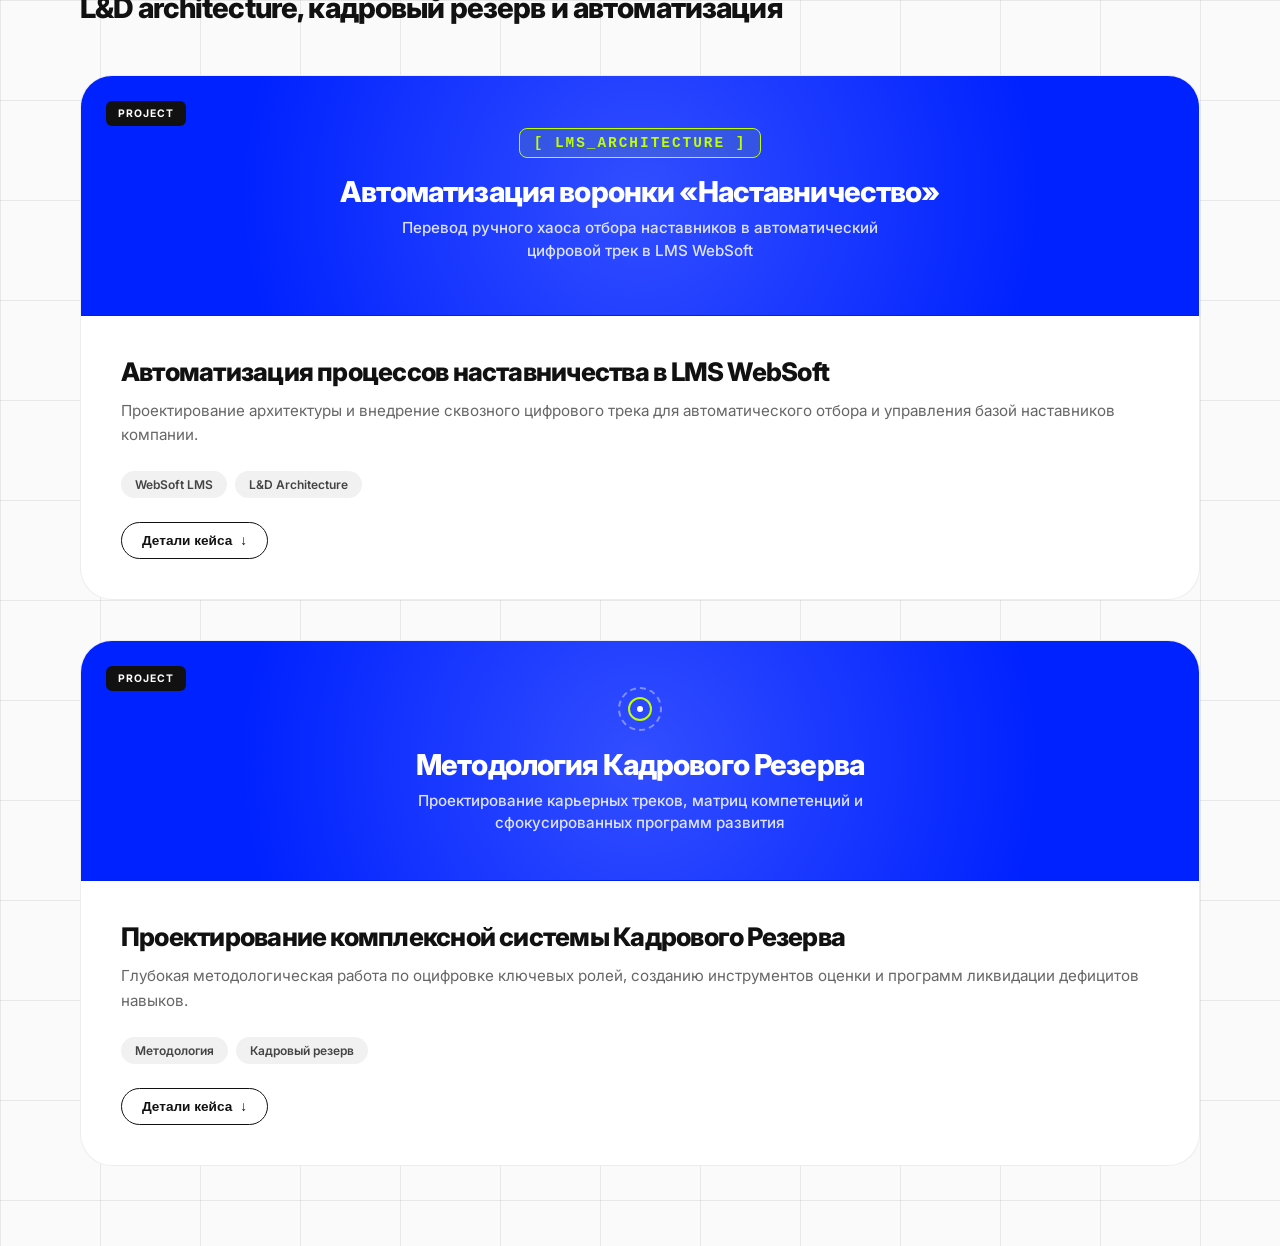
==== commit 60f262da: "Add files via upload" ====
--- a/index.html
+++ b/index.html
@@ -136,9 +136,10 @@
                     <a href="https://t.me/your_telegram" target="_blank">Написать мне</a>
                 </div>
             </div>
-            <div class="hero-image">
-                <span>[ Место для твоей фотографии ]</span>
-            </div>
+            <div class="hero-image" style="background: none; padding: 0;">
+       <!-- ЕСЛИ ФОТО В ФОРМАТЕ .PNG, ЗАМЕНИ НА my-photo.png -->
+       <img src="my-photo.png" alt="Моника Андреасян" style="width: 100%; height: 100%; object-fit: cover;">
+   </div>
         </section>
 
         <section style="padding: 60px 0 40px 0; overflow: hidden; width: 100%;">
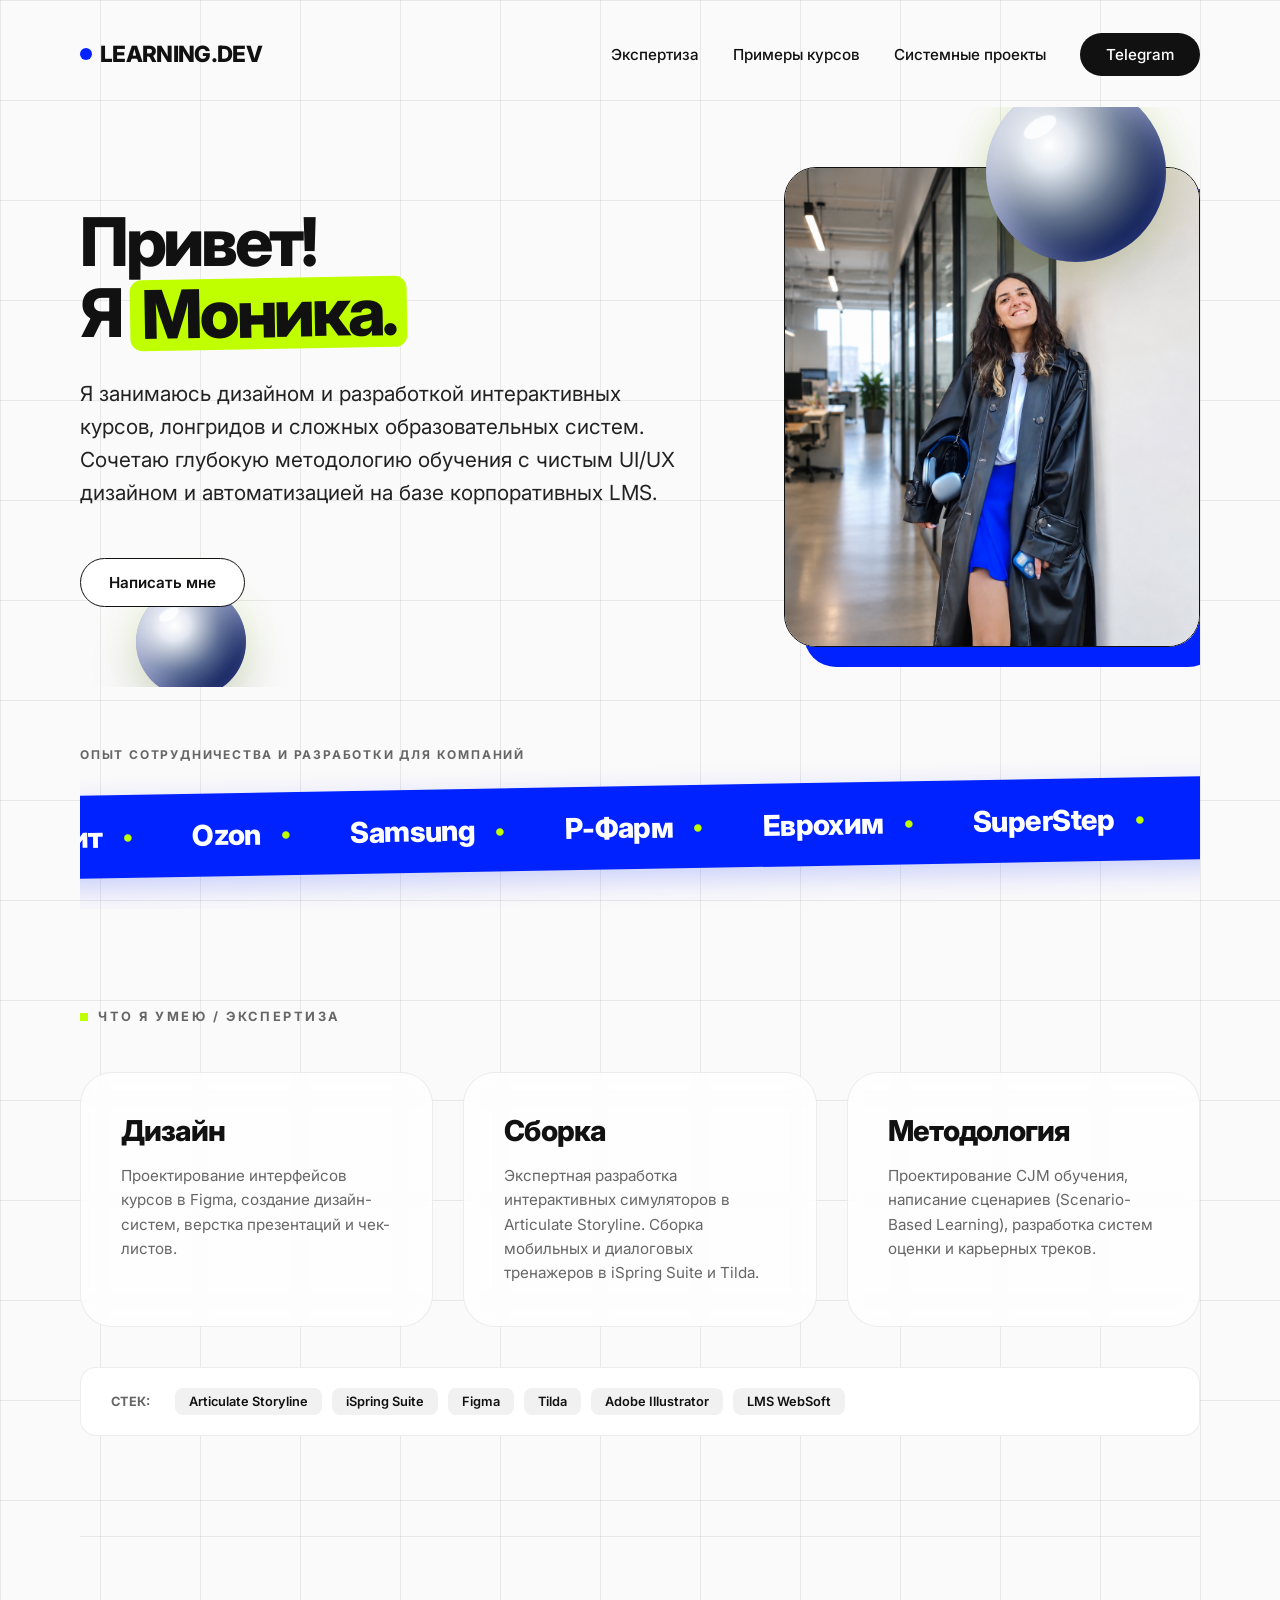
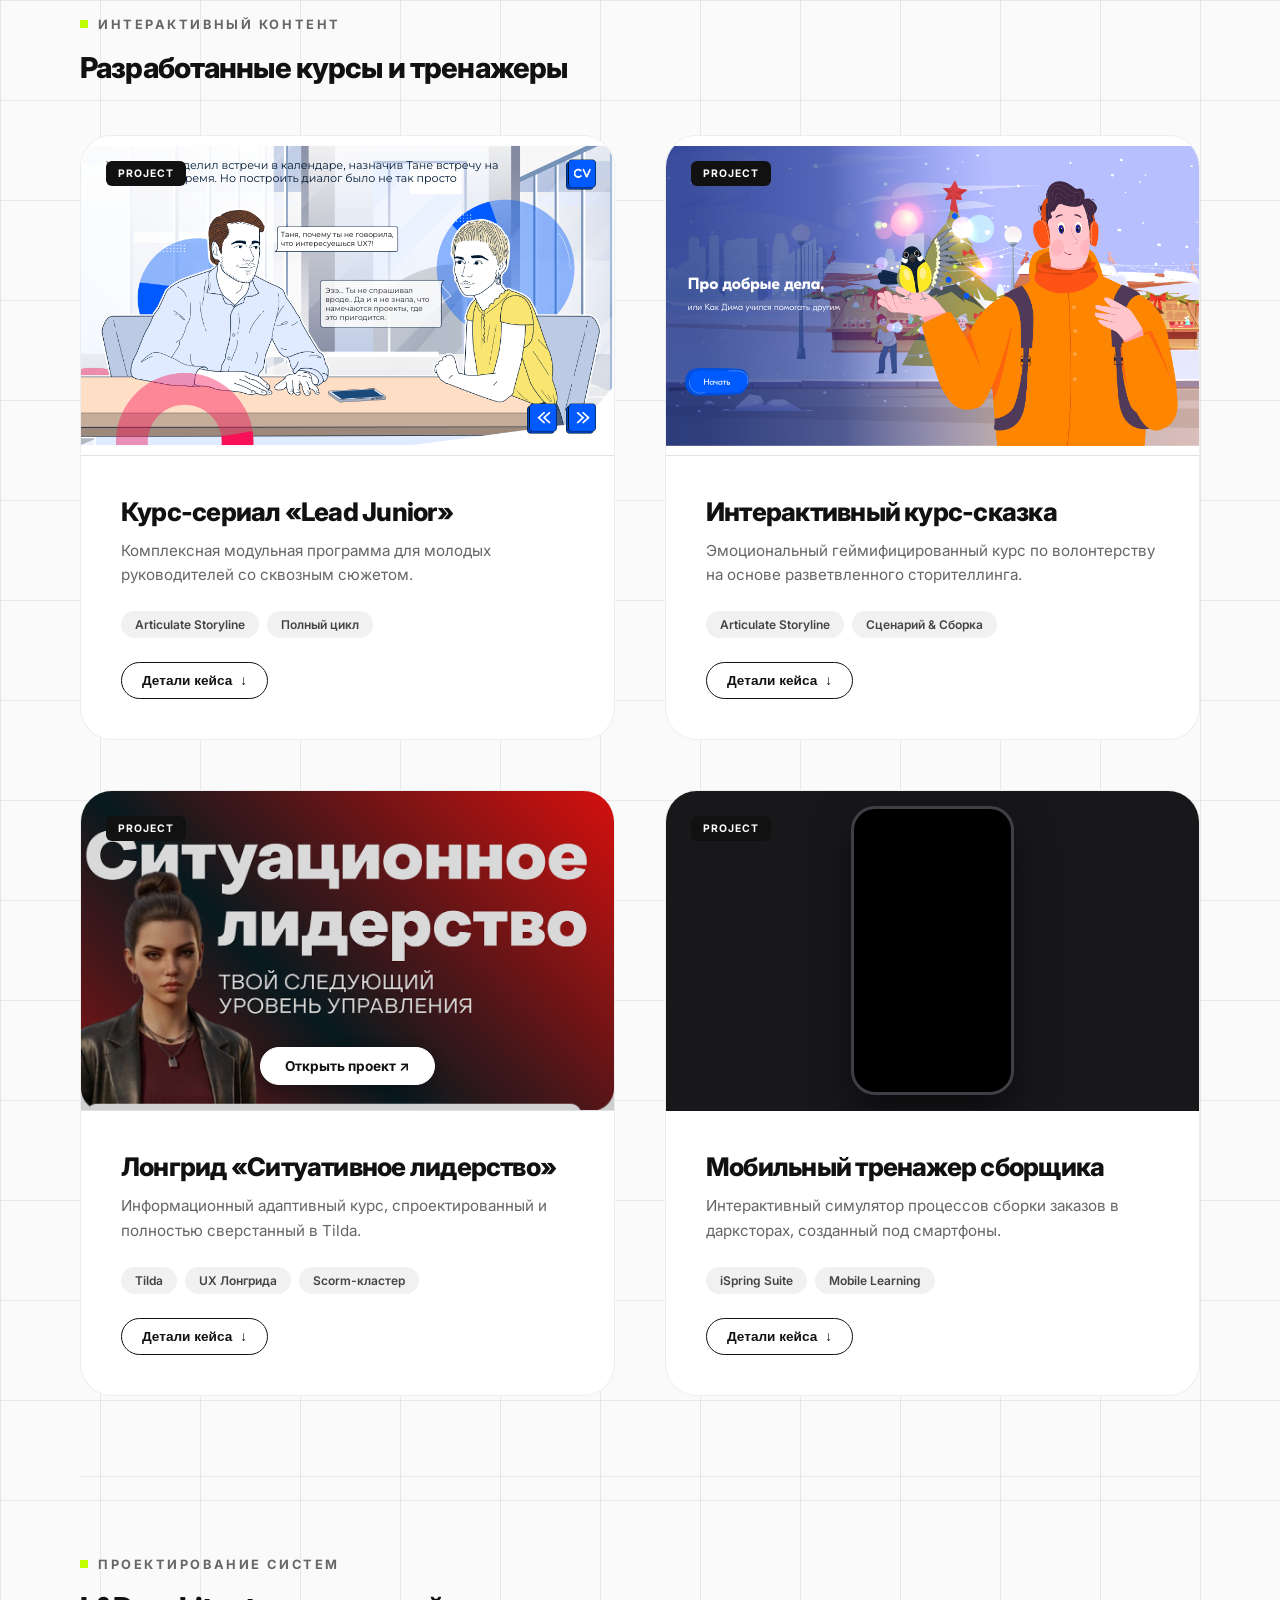
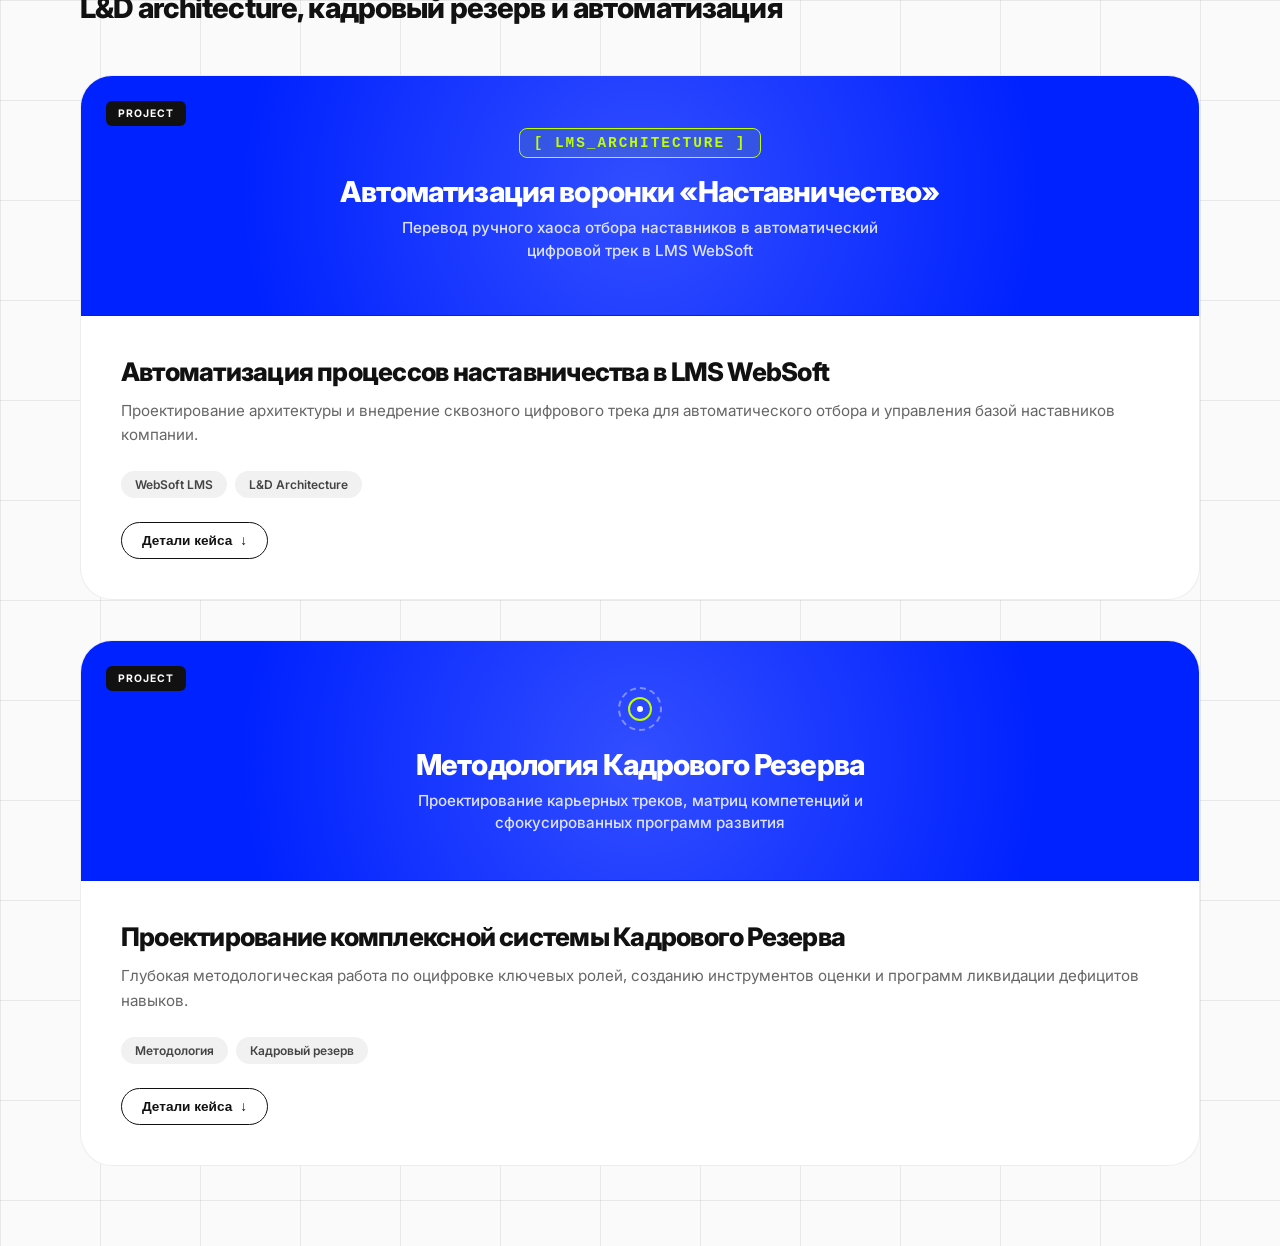
==== commit 3434a8b9: "Add files via upload" ====
--- a/index.html
+++ b/index.html
@@ -122,7 +122,7 @@
                 <a href="#skills">Экспертиза</a>
                 <a href="#courses">Примеры курсов</a>
                 <a href="#systems">Системные проекты</a>
-                <a href="https://t.me/your_telegram" class="nav-cta">Telegram</a>
+                <a href="https://t.me/omonyka" class="nav-cta">Telegram</a>
             </div>
         </nav>
 
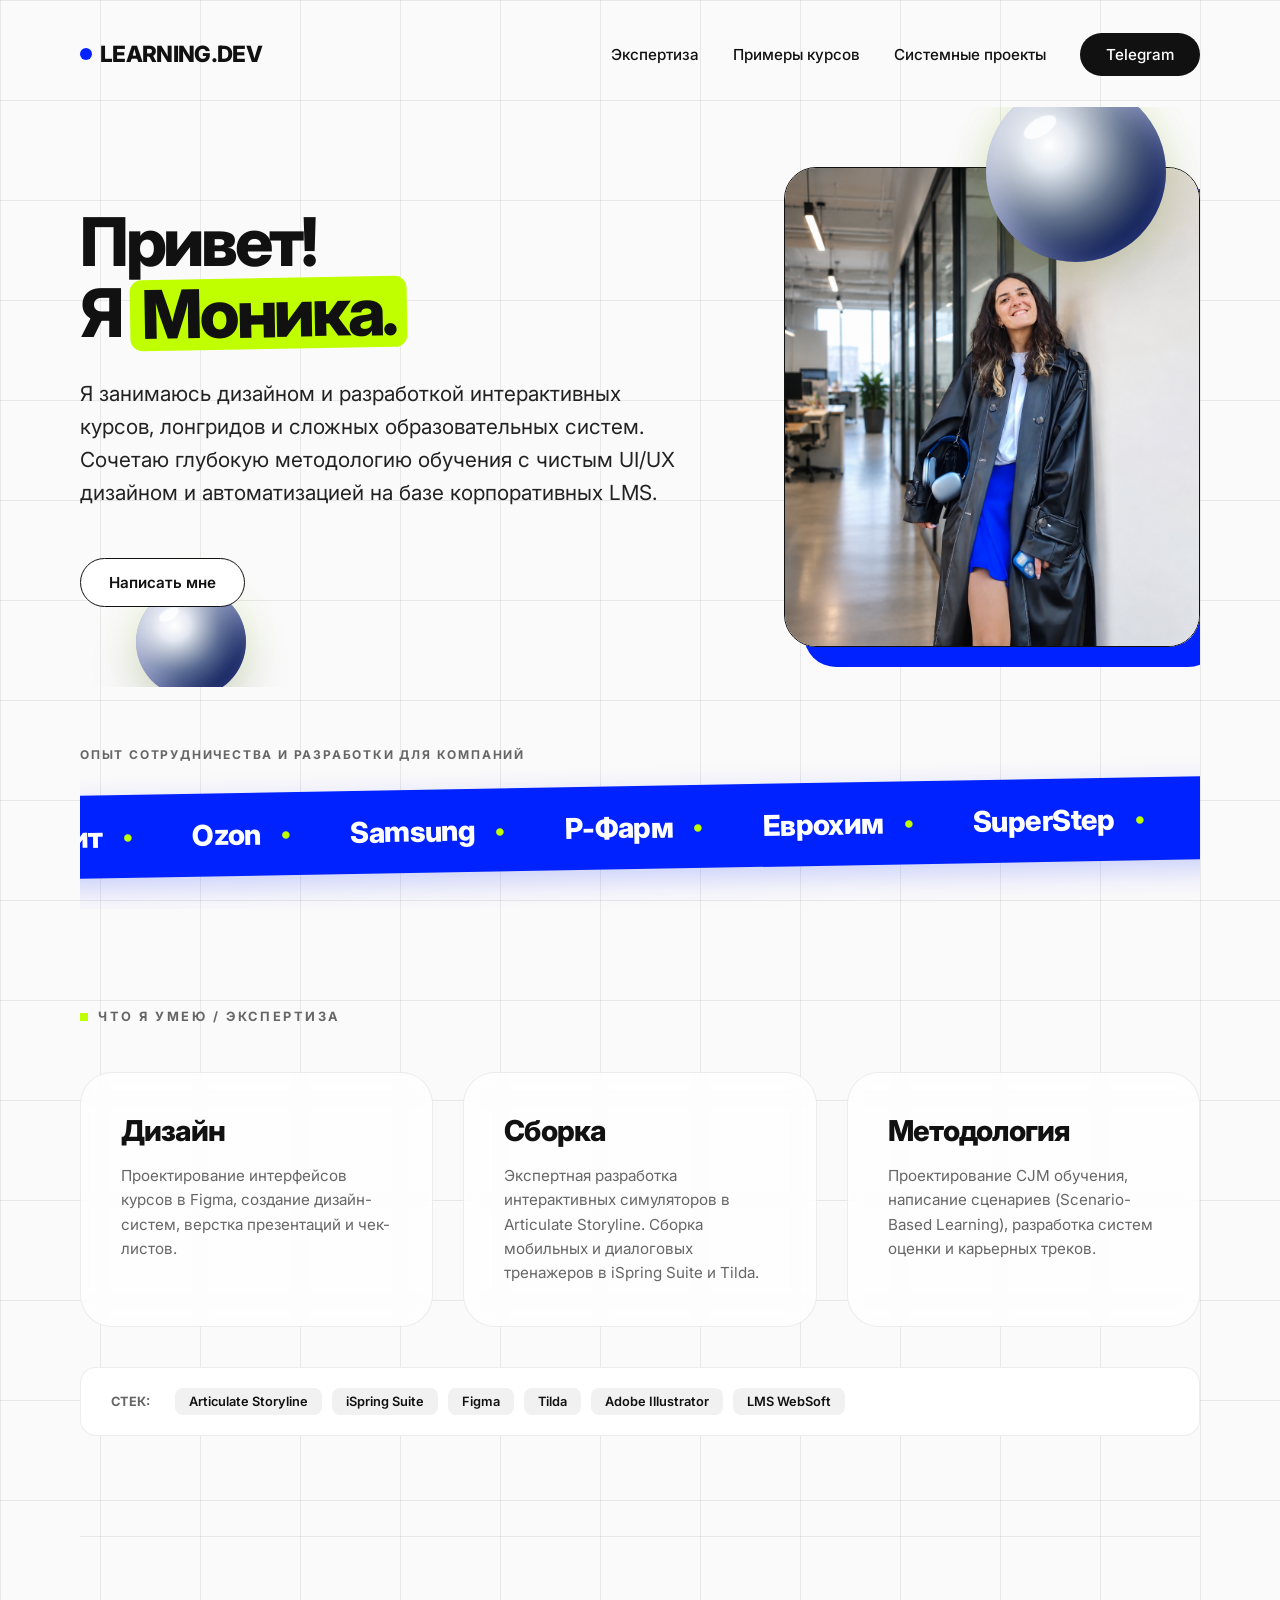
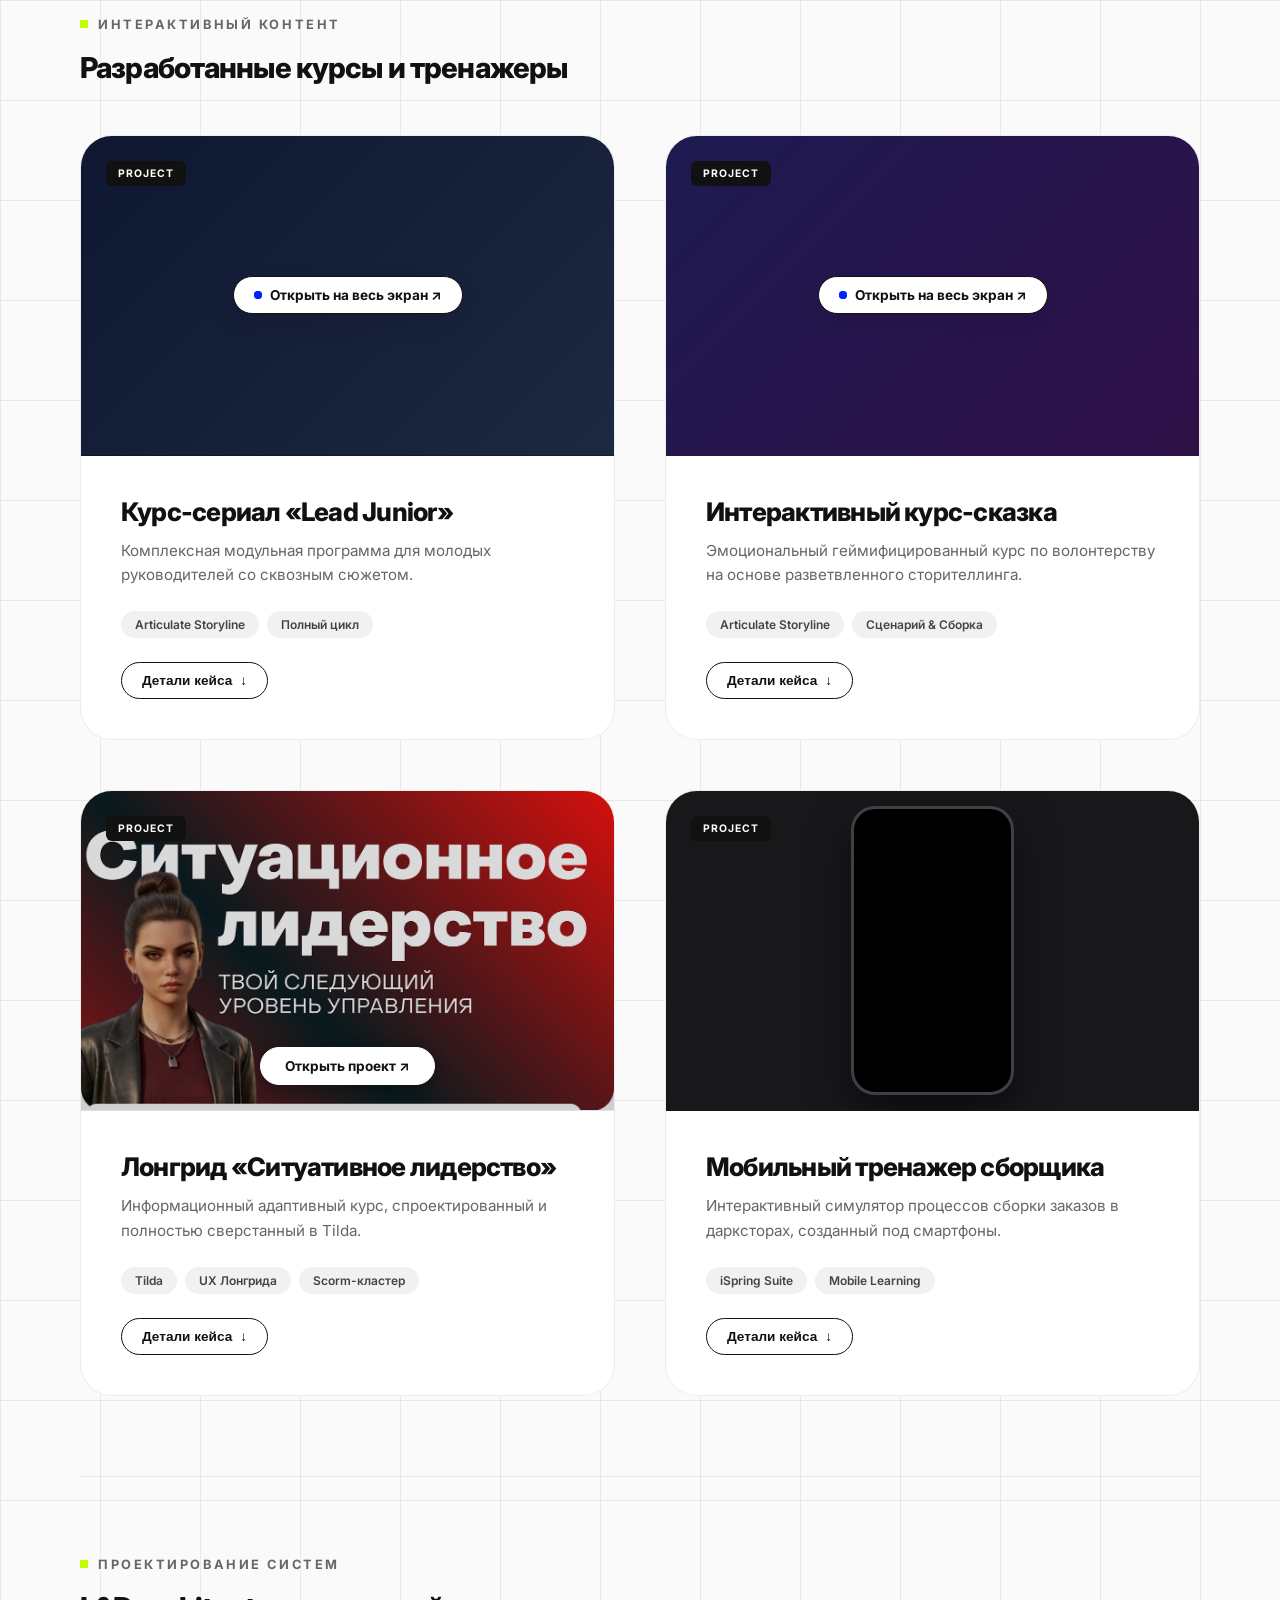
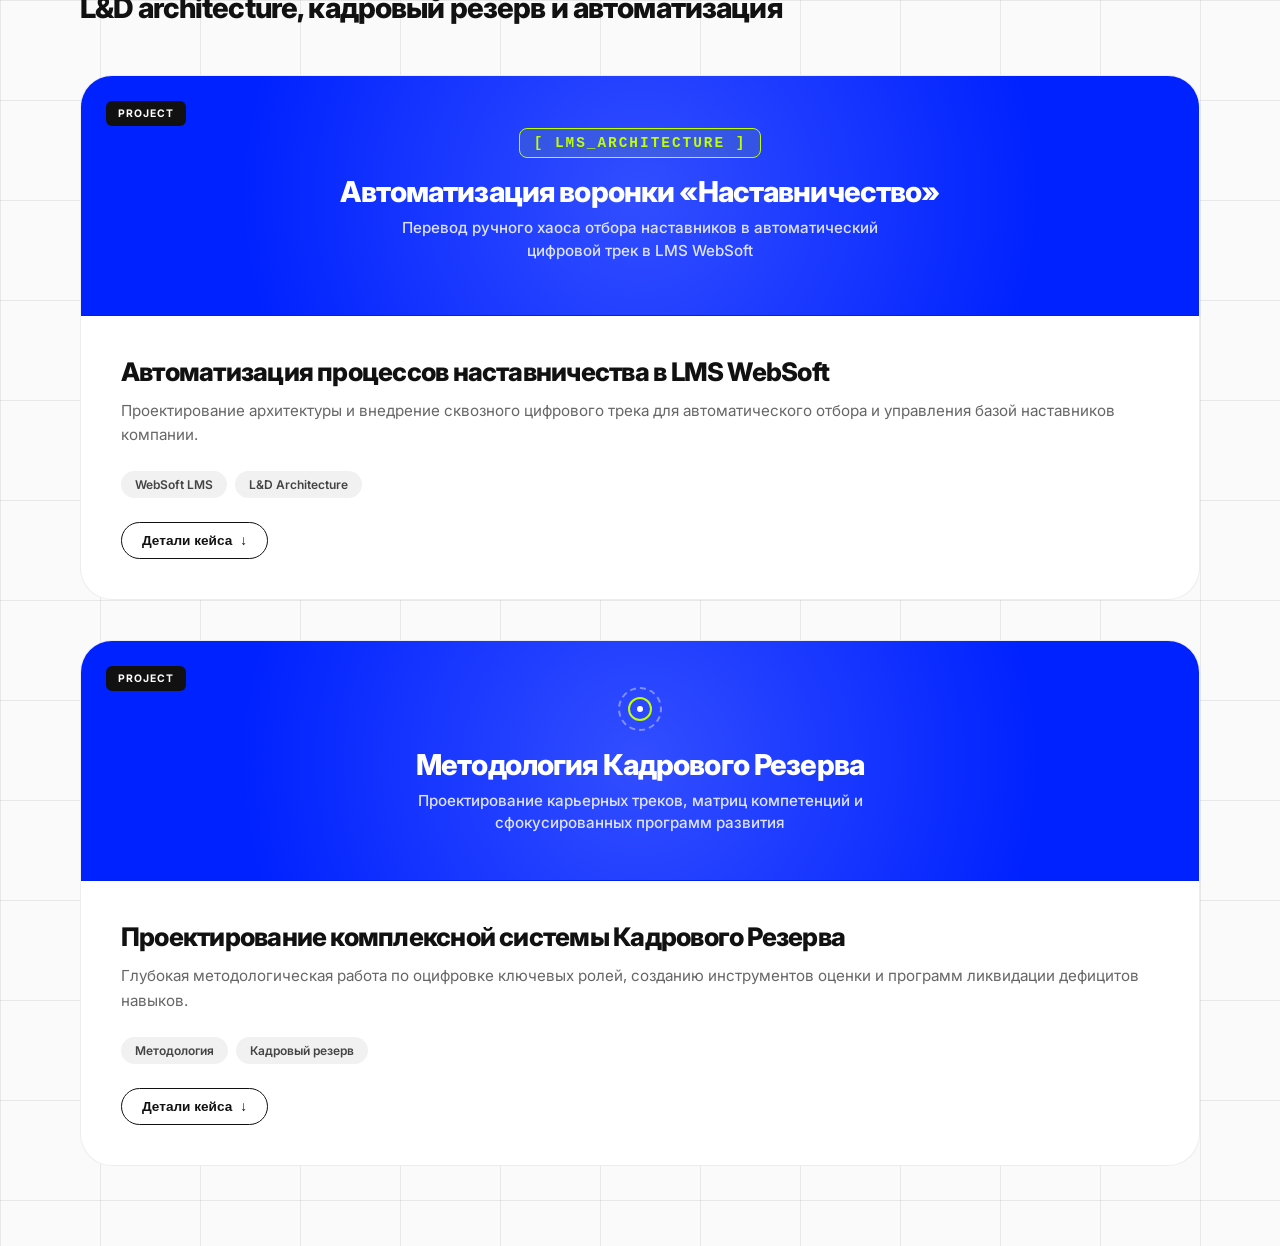
==== commit 6516d1e7: "Add files via upload" ====
--- a/index.html
+++ b/index.html
@@ -109,6 +109,104 @@
             .hero-image { height: 380px; box-shadow: 12px 12px 0px var(--brand-blue); }
             .case-media-container { height: 240px; }
         }
+        /* --- СТИЛИ ДЛЯ ПОЛНОЭКРАННОГО ПРОСМОТРА КУРСОВ (MODAL) --- */
+.course-modal {
+    display: none; /* Изначально скрыто */
+    position: fixed;
+    top: 0; left: 0;
+    width: 100%; height: 100%;
+    background: rgba(15, 23, 42, 0.85); /* Красивое темное размытие фона */
+    backdrop-filter: blur(8px);
+    z-index: 9999;
+    align-items: center;
+    justify-content: center;
+    padding: 40px;
+}
+
+.modal-content {
+    position: relative;
+    width: 100%;
+    max-width: 1100px;
+    height: 80vh;
+    background: #000;
+    border-radius: 24px;
+    overflow: hidden;
+    box-shadow: 0 25px 50px -12px rgba(0, 0, 0, 0.5);
+    border: 1px solid rgba(255, 255, 255, 0.1);
+}
+
+.modal-iframe {
+    width: 100%;
+    height: 100%;
+    border: none;
+}
+
+.modal-close {
+    position: absolute;
+    top: -45px; right: 0;
+    background: none;
+    border: none;
+    color: white;
+    font-size: 1.1rem;
+    font-weight: 600;
+    cursor: pointer;
+    display: flex;
+    align-items: center;
+    gap: 8px;
+    text-transform: uppercase;
+    letter-spacing: 0.1em;
+}
+.modal-close:hover { color: var(--brand-lime); }
+
+/* --- ОБНОВЛЕННАЯ ПОДСКАЗКА НА КАРТОЧКАХ --- */
+.card-play-overlay {
+    position: absolute;
+    top: 0; left: 0;
+    width: 100%; height: 100%;
+    background: rgba(0, 34, 255, 0.03);
+    display: flex;
+    flex-direction: column;
+    align-items: center;
+    justify-content: center;
+    cursor: pointer;
+    z-index: 5;
+}
+
+.play-badge {
+    background: #ffffff;
+    border: 1px solid var(--text-dark);
+    padding: 10px 20px;
+    border-radius: 30px;
+    font-size: 0.85rem;
+    font-weight: 700;
+    box-shadow: 0 10px 25px rgba(0,0,0,0.1);
+    display: flex;
+    align-items: center;
+    gap: 8px;
+    transform: translateY(0);
+}
+
+.case-card:hover .play-badge {
+    transform: scale(1.05);
+    background: var(--brand-lime);
+    border-color: var(--brand-lime);
+}
+
+.pulse-dot {
+    width: 8px; height: 8px;
+    background: var(--brand-blue);
+    border-radius: 50%;
+    position: relative;
+}
+.pulse-dot::after {
+    content: ''; position: absolute; top: 0; left: 0; width: 100%; height: 100%;
+    background: var(--brand-blue); border-radius: 50%;
+    animation: badgePulse 1.5s infinite ease-in-out;
+}
+@keyframes badgePulse {
+    0% { transform: scale(1); opacity: 0.8; }
+    100% { transform: scale(3); opacity: 0; }
+}
     </style>
 </head>
 <body>
@@ -184,9 +282,21 @@
             
             <div class="cases-grid">
 
+                <!-- 1. Lead Junior (С открытием в модальном окне) -->
                 <div class="case-card">
-                    <div class="case-media-container">
-                        <iframe src="lead-junior/story.html" class="case-iframe" allowfullscreen></iframe>
+                    <!-- Заменяем iframe на контейнер с подсказкой. При клике вызовется функция openCourse -->
+                    <div class="case-media-container" onclick="openCourse('lead-junior/story.html')" style="background: linear-gradient(135deg, #0f172a 0%, #1e293b 100%); display: flex; align-items: center; justify-content: center;">
+                        
+                        <!-- Подсказка о кликабельности, которая горит всегда, а при наведении становится лаймовой -->
+                        <div class="card-play-overlay">
+                            <div class="play-badge">
+                                <div class="pulse-dot"></div>
+                                <span>Открыть на весь экран ↗</span>
+                            </div>
+                        </div>
+                        
+                        <!-- Текстовая заглушка-заголовок, пока нет картинки-скриншота -->
+                        <div style="color: rgba(255,255,255,0.2); font-weight: 800; font-size: 2rem; letter-spacing: -0.05em; text-transform: uppercase;">Lead Junior</div>
                     </div>
                     <div class="case-info">
                         <h4>Курс-сериал «Lead Junior»</h4>
@@ -200,15 +310,22 @@
                             <p>Разработать программу управленческих навыков. Трудность темы лидерства в том, что в жизни людей сложно поделить на жесткие стереотипы, а готовых универсальных алгоритмов не существует.</p>
                             <h5>Решение и методология</h5>
                             <p>Создана система из лонгридов (теория) и симуляторов (практика). Мы прописали психологически достоверных сквозных персонажей. От модуля к модулю они раскрывались все глубже, поэтому пользователь учился взаимодействовать с ними на основе опыта прошлых серий, как в реальной жизни.</p>
-                            <h5>Моя роль</h5>
-                            <p>Проектирование программы, написание сценариев, подготовка материалов и финальная техническая сборка интерактивных тренажеров в Articulate.</p>
-                        </div>
-                    </div>
-                </div>
-
+                        </div>
+                    </div>
+                </div>
+
+                <!-- 2. Курс-сказка (С открытием в модальном окне) -->
                 <div class="case-card">
-                    <div class="case-media-container">
-                        <iframe src="dog-story/story.html" class="case-iframe" allowfullscreen></iframe>
+                    <div class="case-media-container" onclick="openCourse('dog-story/story.html')" style="background: linear-gradient(135deg, #1e1b4b 0%, #311042 100%); display: flex; align-items: center; justify-content: center;">
+                        
+                        <div class="card-play-overlay">
+                            <div class="play-badge">
+                                <div class="pulse-dot"></div>
+                                <span>Открыть на весь экран ↗</span>
+                            </div>
+                        </div>
+                        
+                        <div style="color: rgba(255,255,255,0.2); font-weight: 800; font-size: 2rem; letter-spacing: -0.05em; text-transform: uppercase;">Dog Story</div>
                     </div>
                     <div class="case-info">
                         <h4>Интерактивный курс-сказка</h4>
@@ -219,9 +336,7 @@
                         
                         <div class="case-details-content">
                             <h5>Контекст и сюжет</h5>
-                            <p>Главный герой видит объявление о том, что песик ищет дом, и отправляется за ним. По пути он встречает персонажей, нуждающихся в помощи: бабушку с тяжелыми сумками, детей из детского дома на ярмарке. Помогая им, герой (и учащийся) органично узнает о волонтерских фондах и механиках поддержки.</p>
-                            <h5>Техническое воплощение</h5>
-                            <p>Сложная разветвленная логика переходов в зависимости от выборов пользователя. Я полностью отвечала за сценарий, логику интерактивов, техническую сборку в Articulate и постановку детального ТЗ для дизайнера графики.</p>
+                            <p>Главный герой видит объявление о том, что песик ищет дом, и отправляется за ним. По пути он встречает персонажей, нуждающихся в помощи. Помогая им, герой органично узнает о волонтерских фондах и механиках поддержки.</p>
                         </div>
                     </div>
                 </div>
@@ -342,6 +457,39 @@
             const span = button.querySelector('span');
             if (card.classList.contains('active')) { span.textContent = '↑'; } else { span.textContent = '↓'; }
         }
+        <script>
+        // Старая функция для раскрытия деталей
+        function toggleCase(button) {
+            const card = button.closest('.case-card');
+            card.classList.toggle('active');
+            const span = button.querySelector('span');
+            if (card.classList.contains('active')) { span.textContent = '↑'; } else { span.textContent = '↓'; }
+        }
+
+        // Новые функции для модального окна
+        function openCourse(url) {
+            const modal = document.getElementById('courseModal');
+            const iframe = document.getElementById('modalIframe');
+            iframe.src = url; // Подставляем нужный курс
+            modal.style.display = 'flex'; // Показываем окно
+            document.body.style.overflow = 'hidden'; // Запрещаем скролл сайта на фоне
+        }
+
+        function closeCourse() {
+            const modal = document.getElementById('courseModal');
+            const iframe = document.getElementById('modalIframe');
+            iframe.src = ''; // Обнуляем ссылку, чтобы курс перестал играть на фоне
+            modal.style.display = 'none'; // Прячем окно
+            document.body.style.overflow = ''; // Возвращаем скролл сайта
+        }
     </script>
+    </script>
+    <!-- Всплывающее окно для полноэкранного прохождения курсов -->
+    <div class="course-modal" id="courseModal">
+        <div class="modal-content">
+            <button class="modal-close" onclick="closeCourse()">Закрыть х</button>
+            <iframe src="" class="modal-iframe" id="modalIframe"></iframe>
+        </div>
+    </div>
 </body>
 </html>
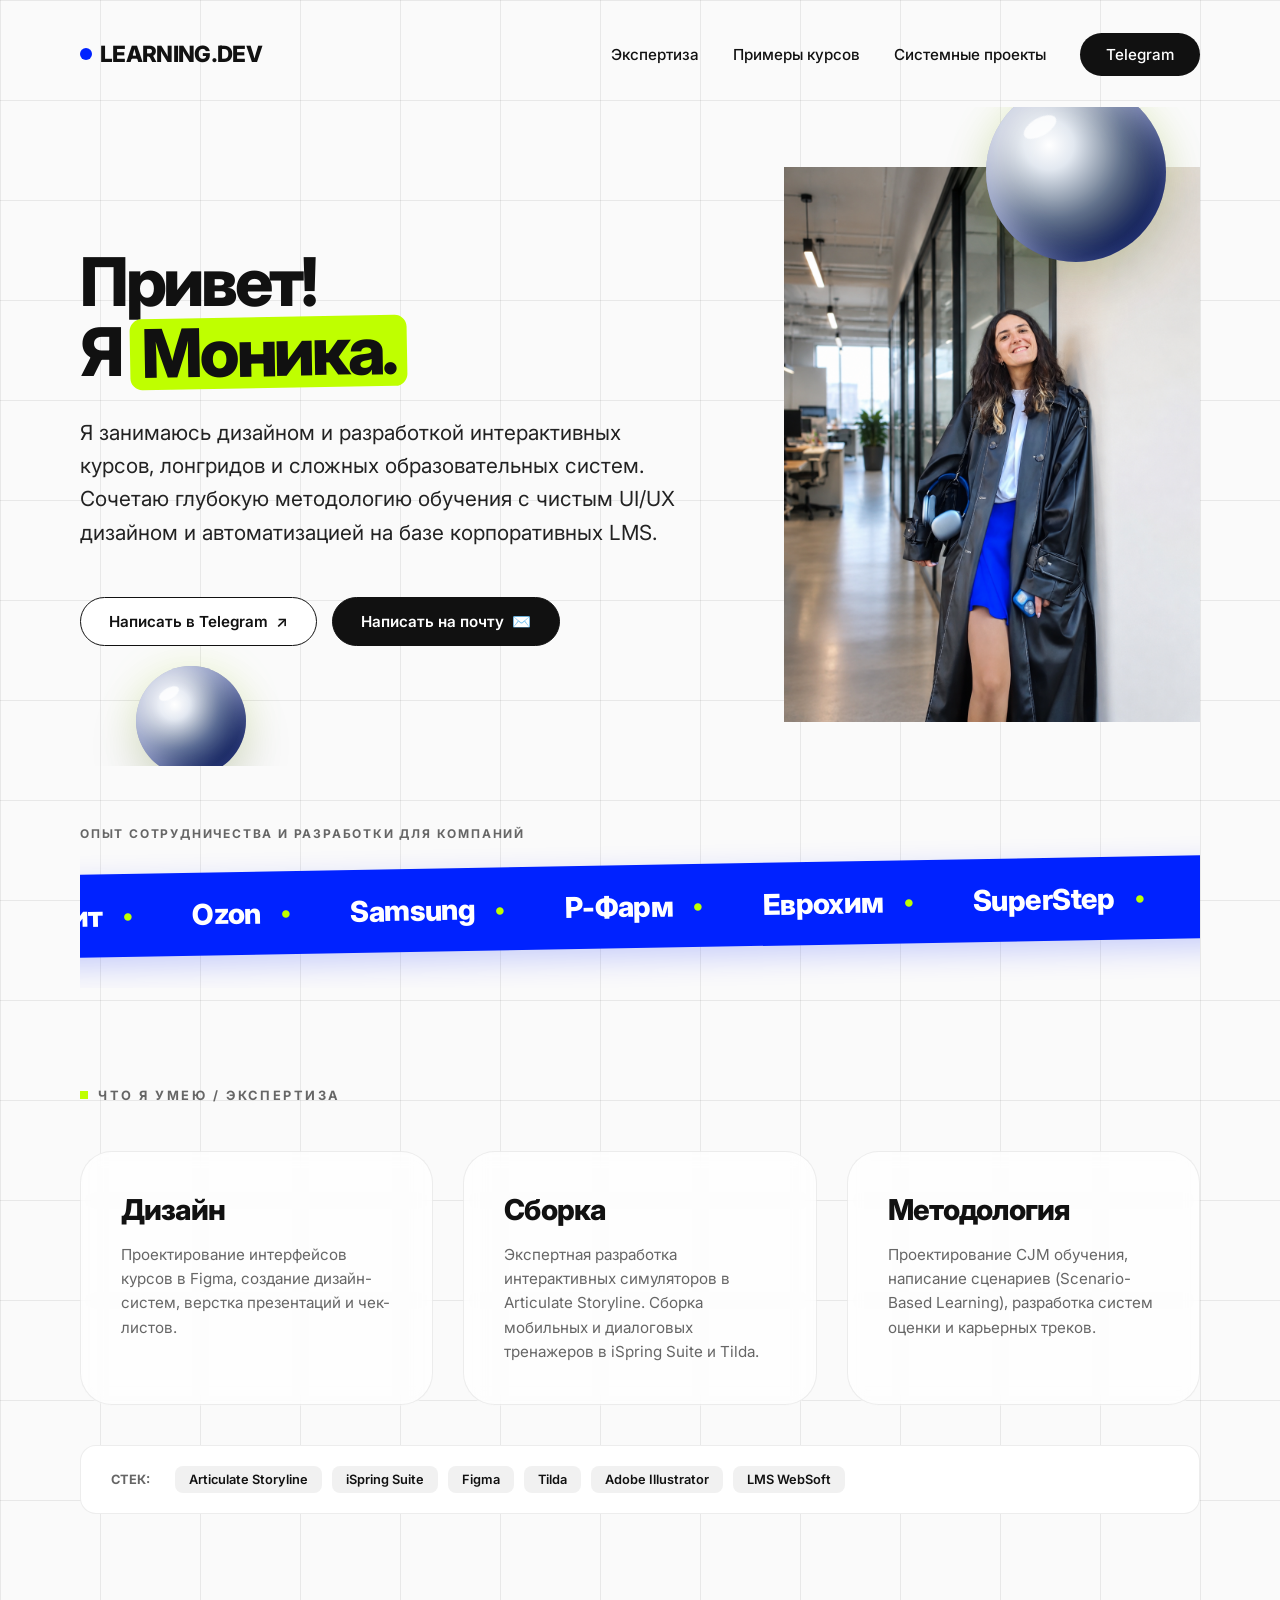
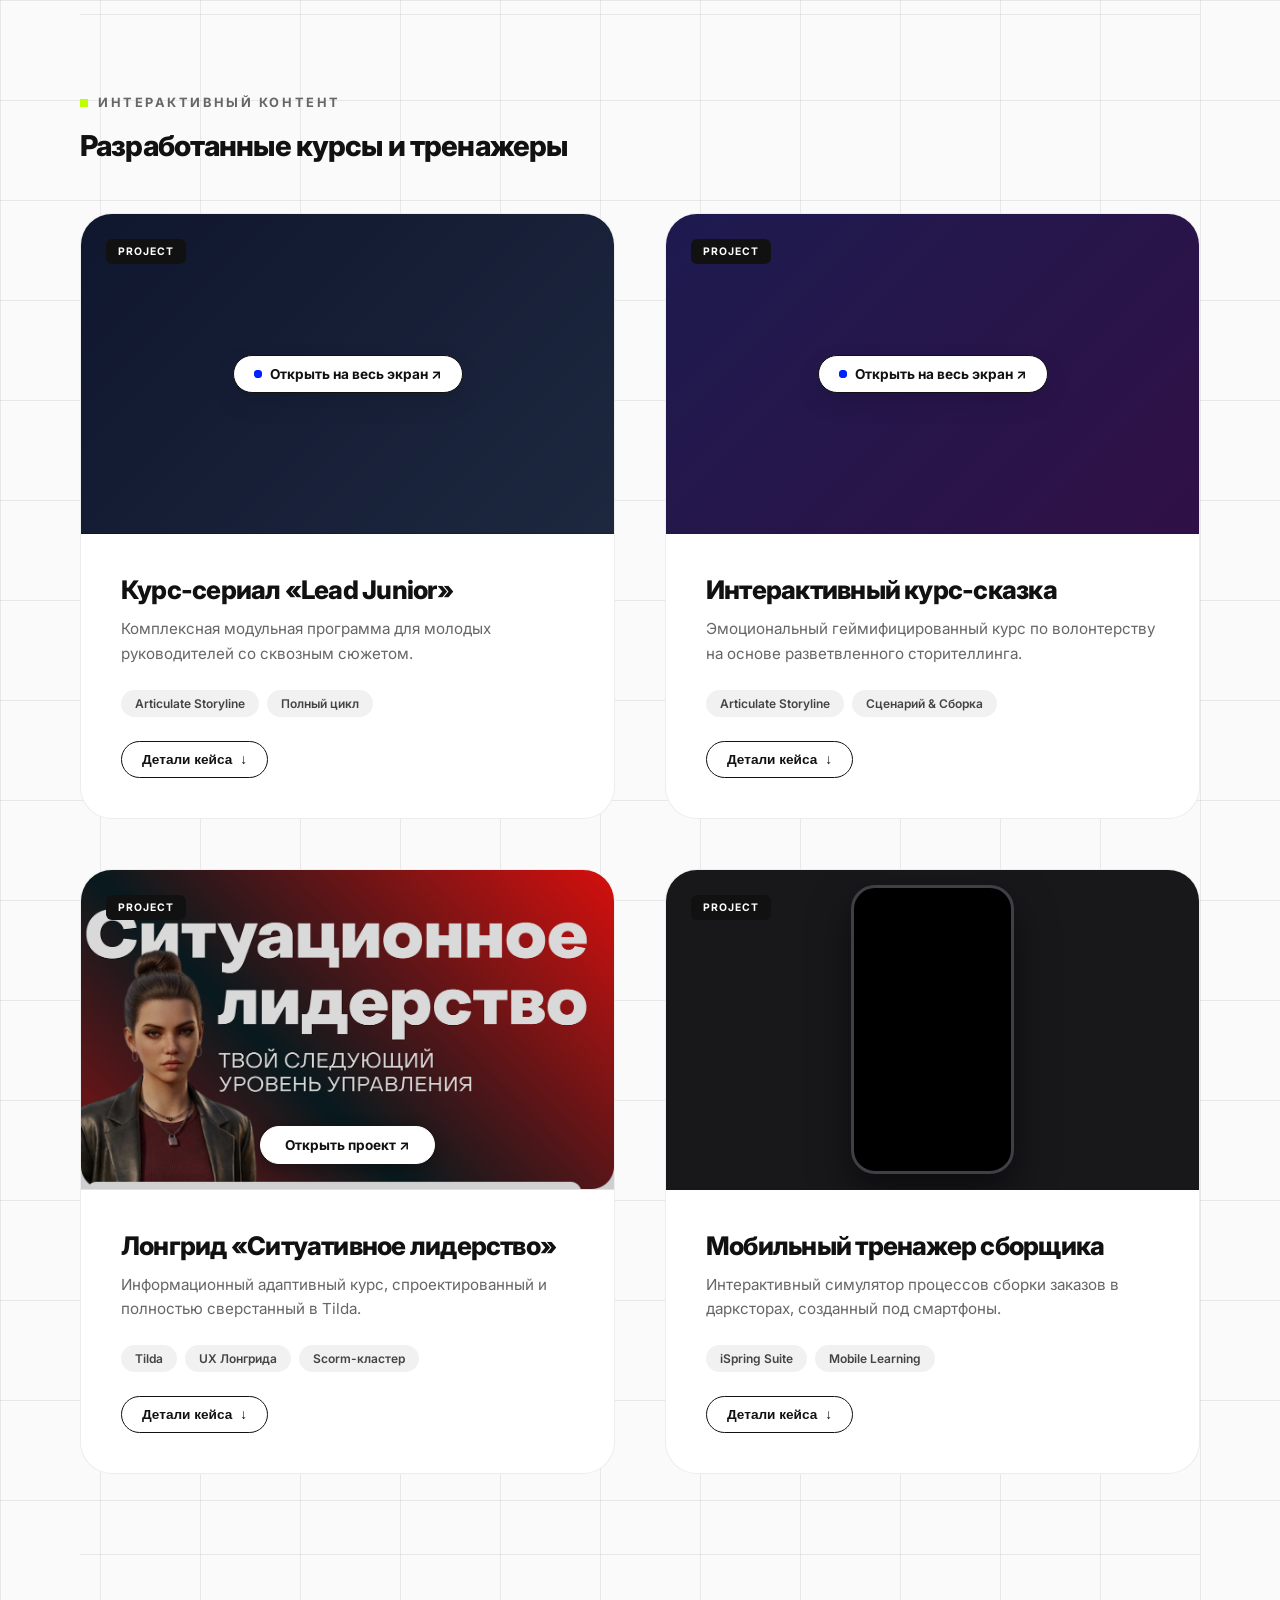
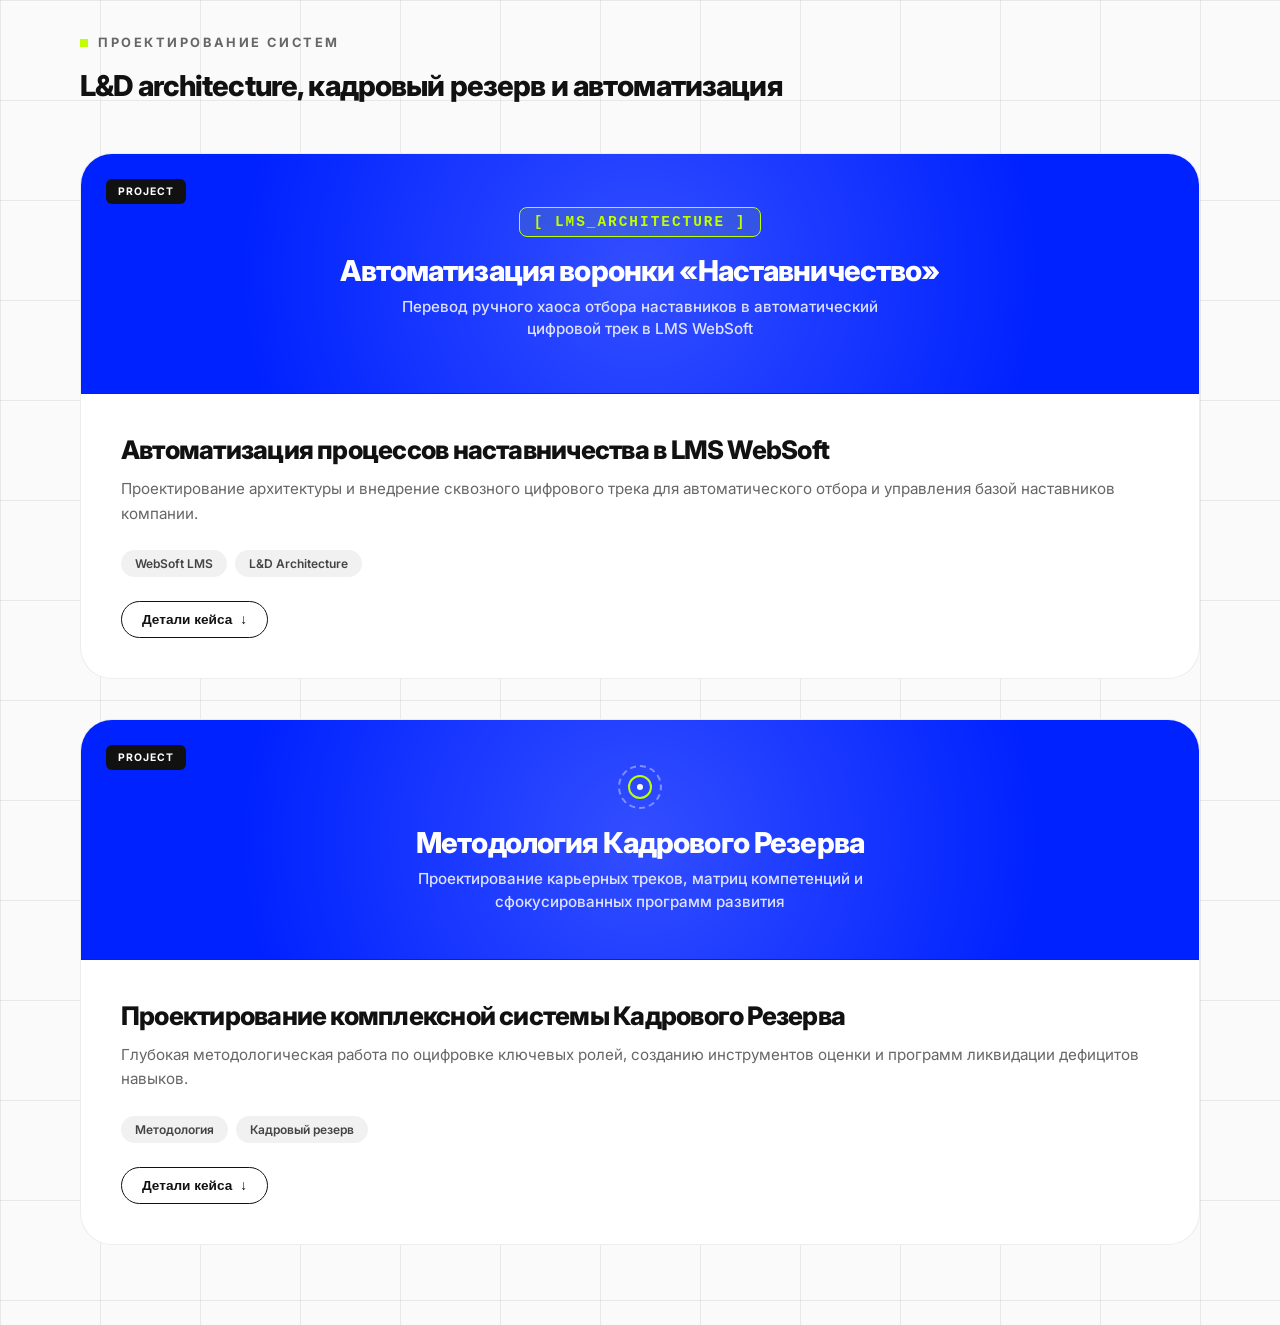
==== commit 4b8e819f: "Add files via upload" ====
--- a/index.html
+++ b/index.html
@@ -49,10 +49,7 @@
         .hero-content h1 { font-size: 4.2rem; font-weight: 800; line-height: 1.05; letter-spacing: -0.05em; margin: 0 0 28px 0; }
         .highlight-word { background: var(--brand-lime); padding: 0 12px; border-radius: 12px; display: inline-block; transform: rotate(-1deg); }
         .hero-content p { font-size: 1.3rem; line-height: 1.6; color: #222; margin-bottom: 48px; max-width: 600px; }
-        .social-links a { display: inline-block; margin-right: 15px; text-decoration: none; color: var(--text-dark); background: white; padding: 14px 28px; border-radius: 40px; font-size: 0.95rem; font-weight: 600; border: 1px solid var(--text-dark); }
-        .social-links a:hover { background: var(--text-dark); color: white; transform: scale(1.05); }
-        .hero-image { width: 100%; height: 480px; background: #e5e5e5; border-radius: var(--radius-large); overflow: hidden; display: flex; align-items: center; justify-content: center; color: var(--text-muted); font-size: 0.9rem; border: 1px solid var(--text-dark); box-shadow: 20px 20px 0px var(--brand-blue); }
-
+        
         /* Сферы */
         .bubble { position: absolute; border-radius: 50%; background: radial-gradient(circle at 35% 35%, #ffffff 0%, #e2e8f0 15%, #64748b 45%, #1e293b 70%, #0f172a 90%, var(--brand-lime) 100%); box-shadow: inset -15px -15px 40px rgba(0, 34, 255, 0.25), inset 15px 15px 35px rgba(255, 255, 255, 0.7), 0 25px 50px rgba(0, 0, 0, 0.15), 0 0 40px rgba(191, 255, 0, 0.15); z-index: 1; pointer-events: none; }
         .bubble::after { content: ''; position: absolute; top: 20%; left: 20%; width: 20%; height: 10%; background: rgba(255, 255, 255, 0.8); border-radius: 50%; transform: rotate(-30deg); filter: blur(0.5px); }
@@ -95,7 +92,7 @@
         .tags-container { display: flex; flex-wrap: wrap; gap: 8px; margin-bottom: 24px; }
         .tag { font-size: 0.75rem; font-weight: 600; padding: 6px 14px; background: #f1f1f1; border-radius: 30px; color: #444; }
         
-        .details-btn { background: none; border: 1px solid var(--text-dark); color: var(--text-dark); padding: 10px 20px; border-radius: 20px; font-weight: 600; font-size: 0.85rem; cursor: pointer; display: inline-flex; align-items: center; gap: 8px; width: max-content; }
+        .details-btn { background: none; border: 1px solid var(--text-dark); color: var(--text-dark); padding: 10px 20px; border-radius: 20px; font-weight: 600; font-size: 0.85rem; cursor: pointer; display: inline-flex; align-items: center; gap: 8px; width: max-content; position: relative; z-index: 6; }
         .details-btn:hover { background: var(--text-dark); color: white; }
         .case-details-content { display: none; padding-top: 30px; margin-top: 30px; border-top: 1px dashed var(--border-thin); }
         .case-details-content h5 { font-size: 0.9rem; text-transform: uppercase; letter-spacing: 0.05em; color: var(--brand-blue); margin: 0 0 8px 0; font-weight: 700; }
@@ -109,104 +106,105 @@
             .hero-image { height: 380px; box-shadow: 12px 12px 0px var(--brand-blue); }
             .case-media-container { height: 240px; }
         }
+
         /* --- СТИЛИ ДЛЯ ПОЛНОЭКРАННОГО ПРОСМОТРА КУРСОВ (MODAL) --- */
-.course-modal {
-    display: none; /* Изначально скрыто */
-    position: fixed;
-    top: 0; left: 0;
-    width: 100%; height: 100%;
-    background: rgba(15, 23, 42, 0.85); /* Красивое темное размытие фона */
-    backdrop-filter: blur(8px);
-    z-index: 9999;
-    align-items: center;
-    justify-content: center;
-    padding: 40px;
-}
-
-.modal-content {
-    position: relative;
-    width: 100%;
-    max-width: 1100px;
-    height: 80vh;
-    background: #000;
-    border-radius: 24px;
-    overflow: hidden;
-    box-shadow: 0 25px 50px -12px rgba(0, 0, 0, 0.5);
-    border: 1px solid rgba(255, 255, 255, 0.1);
-}
-
-.modal-iframe {
-    width: 100%;
-    height: 100%;
-    border: none;
-}
-
-.modal-close {
-    position: absolute;
-    top: -45px; right: 0;
-    background: none;
-    border: none;
-    color: white;
-    font-size: 1.1rem;
-    font-weight: 600;
-    cursor: pointer;
-    display: flex;
-    align-items: center;
-    gap: 8px;
-    text-transform: uppercase;
-    letter-spacing: 0.1em;
-}
-.modal-close:hover { color: var(--brand-lime); }
-
-/* --- ОБНОВЛЕННАЯ ПОДСКАЗКА НА КАРТОЧКАХ --- */
-.card-play-overlay {
-    position: absolute;
-    top: 0; left: 0;
-    width: 100%; height: 100%;
-    background: rgba(0, 34, 255, 0.03);
-    display: flex;
-    flex-direction: column;
-    align-items: center;
-    justify-content: center;
-    cursor: pointer;
-    z-index: 5;
-}
-
-.play-badge {
-    background: #ffffff;
-    border: 1px solid var(--text-dark);
-    padding: 10px 20px;
-    border-radius: 30px;
-    font-size: 0.85rem;
-    font-weight: 700;
-    box-shadow: 0 10px 25px rgba(0,0,0,0.1);
-    display: flex;
-    align-items: center;
-    gap: 8px;
-    transform: translateY(0);
-}
-
-.case-card:hover .play-badge {
-    transform: scale(1.05);
-    background: var(--brand-lime);
-    border-color: var(--brand-lime);
-}
-
-.pulse-dot {
-    width: 8px; height: 8px;
-    background: var(--brand-blue);
-    border-radius: 50%;
-    position: relative;
-}
-.pulse-dot::after {
-    content: ''; position: absolute; top: 0; left: 0; width: 100%; height: 100%;
-    background: var(--brand-blue); border-radius: 50%;
-    animation: badgePulse 1.5s infinite ease-in-out;
-}
-@keyframes badgePulse {
-    0% { transform: scale(1); opacity: 0.8; }
-    100% { transform: scale(3); opacity: 0; }
-}
+        .course-modal {
+            display: none; 
+            position: fixed;
+            top: 0; left: 0;
+            width: 100vw; height: 100vh;
+            background: rgba(15, 23, 42, 0.85); 
+            backdrop-filter: blur(8px);
+            z-index: 99999;
+            align-items: center;
+            justify-content: center;
+            padding: 40px;
+        }
+
+        .modal-content {
+            position: relative;
+            width: 100%;
+            max-width: 1100px;
+            height: 80vh;
+            background: #000;
+            border-radius: 24px;
+            overflow: hidden;
+            box-shadow: 0 25px 50px -12px rgba(0, 0, 0, 0.5);
+            border: 1px solid rgba(255, 255, 255, 0.1);
+        }
+
+        .modal-iframe {
+            width: 100%;
+            height: 100%;
+            border: none;
+        }
+
+        .modal-close {
+            position: absolute;
+            top: -45px; right: 0;
+            background: none;
+            border: none;
+            color: white;
+            font-size: 1.1rem;
+            font-weight: 600;
+            cursor: pointer;
+            display: flex;
+            align-items: center;
+            gap: 8px;
+            text-transform: uppercase;
+            letter-spacing: 0.1em;
+        }
+        .modal-close:hover { color: var(--brand-lime); }
+
+        /* --- ОБНОВЛЕННАЯ ПОДСКАЗКА НА КАРТОЧКАХ --- */
+        .card-play-overlay {
+            position: absolute;
+            top: 0; left: 0;
+            width: 100%; height: 100%;
+            background: rgba(0, 34, 255, 0.02);
+            display: flex;
+            flex-direction: column;
+            align-items: center;
+            justify-content: center;
+            cursor: pointer;
+            z-index: 5;
+        }
+
+        .play-badge {
+            background: #ffffff;
+            border: 1px solid var(--text-dark);
+            padding: 10px 20px;
+            border-radius: 30px;
+            font-size: 0.85rem;
+            font-weight: 700;
+            box-shadow: 0 10px 25px rgba(0,0,0,0.1);
+            display: flex;
+            align-items: center;
+            gap: 8px;
+            transform: translateY(0);
+        }
+
+        .case-card:hover .play-badge {
+            transform: scale(1.05);
+            background: var(--brand-lime);
+            border-color: var(--brand-lime);
+        }
+
+        .pulse-dot {
+            width: 8px; height: 8px;
+            background: var(--brand-blue);
+            border-radius: 50%;
+            position: relative;
+        }
+        .pulse-dot::after {
+            content: ''; position: absolute; top: 0; left: 0; width: 100%; height: 100%;
+            background: var(--brand-blue); border-radius: 50%;
+            animation: badgePulse 1.5s infinite ease-in-out;
+        }
+        @keyframes badgePulse {
+            0% { transform: scale(1); opacity: 0.8; }
+            100% { transform: scale(3); opacity: 0; }
+        }
     </style>
 </head>
 <body>
@@ -220,7 +218,7 @@
                 <a href="#skills">Экспертиза</a>
                 <a href="#courses">Примеры курсов</a>
                 <a href="#systems">Системные проекты</a>
-                <a href="https://t.me/omonyka" class="nav-cta">Telegram</a>
+                <a href="https://t.me/omonyka" target="_blank" class="nav-cta">Telegram</a>
             </div>
         </nav>
 
@@ -230,14 +228,19 @@
             <div class="hero-content">
                 <h1>Привет!<br>Я <span class="highlight-word">Моника.</span></h1>
                 <p>Я занимаюсь дизайном и разработкой интерактивных курсов, лонгридов и сложных образовательных систем. Сочетаю глубокую методологию обучения с чистым UI/UX дизайном и автоматизацией на базе корпоративных LMS.</p>
-                <div class="social-links">
-                    <a href="https://t.me/your_telegram" target="_blank">Написать мне</a>
+                
+                <div class="social-links" style="display: flex; gap: 15px; flex-wrap: wrap;">
+                    <a href="https://t.me/omonyka" target="_blank" style="display: inline-flex; align-items: center; gap: 8px; text-decoration: none; color: var(--text-dark); background: white; padding: 14px 28px; border-radius: 40px; font-size: 0.95rem; font-weight: 600; border: 1px solid var(--text-dark);">
+                        <span>Написать в Telegram</span> ↗
+                    </a>
+                    <a href="mailto:odlouist91@gmail.com" style="display: inline-flex; align-items: center; gap: 8px; text-decoration: none; color: white; background: var(--text-dark); padding: 14px 28px; border-radius: 40px; font-size: 0.95rem; font-weight: 600; border: 1px solid var(--text-dark);">
+                        <span>Написать на почту</span> ✉️
+                    </a>
                 </div>
             </div>
             <div class="hero-image" style="background: none; padding: 0;">
-       <!-- ЕСЛИ ФОТО В ФОРМАТЕ .PNG, ЗАМЕНИ НА my-photo.png -->
-       <img src="my-photo.png" alt="Моника Андреасян" style="width: 100%; height: 100%; object-fit: cover;">
-   </div>
+                <img src="my-photo.png" alt="Моника Андреасян" style="width: 100%; height: 100%; object-fit: cover;">
+            </div>
         </section>
 
         <section style="padding: 60px 0 40px 0; overflow: hidden; width: 100%;">
@@ -282,29 +285,21 @@
             
             <div class="cases-grid">
 
-                <!-- 1. Lead Junior (С открытием в модальном окне) -->
                 <div class="case-card">
-                    <!-- Заменяем iframe на контейнер с подсказкой. При клике вызовется функция openCourse -->
-                    <div class="case-media-container" onclick="openCourse('lead-junior/story.html')" style="background: linear-gradient(135deg, #0f172a 0%, #1e293b 100%); display: flex; align-items: center; justify-content: center;">
-                        
-                        <!-- Подсказка о кликабельности, которая горит всегда, а при наведении становится лаймовой -->
-                        <div class="card-play-overlay">
+                    <div class="case-media-container" style="background: linear-gradient(135deg, #0f172a 0%, #1e293b 100%); display: flex; align-items: center; justify-content: center; position: relative;">
+                        <div class="card-play-overlay" onclick="openCourse('lead-junior/story.html')">
                             <div class="play-badge">
                                 <div class="pulse-dot"></div>
                                 <span>Открыть на весь экран ↗</span>
                             </div>
                         </div>
-                        
-                        <!-- Текстовая заглушка-заголовок, пока нет картинки-скриншота -->
-                        <div style="color: rgba(255,255,255,0.2); font-weight: 800; font-size: 2rem; letter-spacing: -0.05em; text-transform: uppercase;">Lead Junior</div>
+                        <div style="color: rgba(255,255,255,0.2); font-weight: 800; font-size: 2rem; letter-spacing: -0.05em; text-transform: uppercase; pointer-events: none;">Lead Junior</div>
                     </div>
                     <div class="case-info">
                         <h4>Курс-сериал «Lead Junior»</h4>
                         <p>Комплексная модульная программа для молодых руководителей со сквозным сюжетом.</p>
                         <div class="tags-container"><span class="tag">Articulate Storyline</span><span class="tag">Полный цикл</span></div>
-                        
-                        <button class="details-btn" onclick="toggleCase(this)">Детали кейса <span>↓</span></button>
-                        
+                        <button class="details-btn" onclick="toggleCase(this)">Детали кейса <span>↓</span></button>
                         <div class="case-details-content">
                             <h5>Контекст и задача</h5>
                             <p>Разработать программу управленческих навыков. Трудность темы лидерства в том, что в жизни людей сложно поделить на жесткие стереотипы, а готовых универсальных алгоритмов не существует.</p>
@@ -314,26 +309,21 @@
                     </div>
                 </div>
 
-                <!-- 2. Курс-сказка (С открытием в модальном окне) -->
                 <div class="case-card">
-                    <div class="case-media-container" onclick="openCourse('dog-story/story.html')" style="background: linear-gradient(135deg, #1e1b4b 0%, #311042 100%); display: flex; align-items: center; justify-content: center;">
-                        
-                        <div class="card-play-overlay">
+                    <div class="case-media-container" style="background: linear-gradient(135deg, #1e1b4b 0%, #311042 100%); display: flex; align-items: center; justify-content: center; position: relative;">
+                        <div class="card-play-overlay" onclick="openCourse('dog-story/story.html')">
                             <div class="play-badge">
                                 <div class="pulse-dot"></div>
                                 <span>Открыть на весь экран ↗</span>
                             </div>
                         </div>
-                        
-                        <div style="color: rgba(255,255,255,0.2); font-weight: 800; font-size: 2rem; letter-spacing: -0.05em; text-transform: uppercase;">Dog Story</div>
+                        <div style="color: rgba(255,255,255,0.2); font-weight: 800; font-size: 2rem; letter-spacing: -0.05em; text-transform: uppercase; pointer-events: none;">Dog Story</div>
                     </div>
                     <div class="case-info">
                         <h4>Интерактивный курс-сказка</h4>
                         <p>Эмоциональный геймифицированный курс по волонтерству на основе разветвленного сторителлинга.</p>
                         <div class="tags-container"><span class="tag">Articulate Storyline</span><span class="tag">Сценарий & Сборка</span></div>
-                        
-                        <button class="details-btn" onclick="toggleCase(this)">Детали кейса <span>↓</span></button>
-                        
+                        <button class="details-btn" onclick="toggleCase(this)">Детали кейса <span>↓</span></button>
                         <div class="case-details-content">
                             <h5>Контекст и сюжет</h5>
                             <p>Главный герой видит объявление о том, что песик ищет дом, и отправляется за ним. По пути он встречает персонажей, нуждающихся в помощи. Помогая им, герой органично узнает о волонтерских фондах и механиках поддержки.</p>
@@ -387,7 +377,7 @@
             </div>
         </section>
 
-       <section class="cases-section" id="systems">
+        <section class="cases-section" id="systems">
             <div class="section-title">Проектирование систем</div>
             <div class="section-subtitle-text">L&D architecture, кадровый резерв и автоматизация</div>
             
@@ -395,11 +385,8 @@
 
                 <div class="case-card" style="width: 100%;">
                     <div class="case-media-container" style="display:flex; flex-direction: column; align-items:center; justify-content:center; height: 240px; background: var(--brand-blue); padding: 30px; text-align: center; position: relative; overflow: hidden;">
-                        
                         <div style="position: absolute; width: 100%; height: 100%; opacity: 0.2; background: radial-gradient(circle, #ffffff 0%, transparent 70%);"></div>
-                        
                         <div style="font-family: monospace; font-size: 0.9rem; color: var(--brand-lime); border: 1px solid var(--brand-lime); padding: 6px 14px; border-radius: 8px; margin-bottom: 16px; background: rgba(191, 255, 0, 0.1); z-index: 2; letter-spacing: 2px; font-weight: 700;">[ LMS_ARCHITECTURE ]</div>
-                        
                         <div style="font-weight: 800; font-size: 1.8rem; margin-bottom: 8px; color: #ffffff; letter-spacing: -0.03em; z-index: 2;">Автоматизация воронки «Наставничество»</div>
                         <p style="font-size: 0.95rem; color: rgba(255, 255, 255, 0.85); margin: 0; max-width: 550px; z-index: 2; line-height: 1.5; font-weight: 500;">Перевод ручного хаоса отбора наставников в автоматический цифровой трек в LMS WebSoft</p>
                     </div>
@@ -417,15 +404,12 @@
 
                 <div class="case-card" style="width: 100%;">
                     <div class="case-media-container" style="display:flex; flex-direction: column; align-items:center; justify-content:center; height: 240px; background: var(--brand-blue); padding: 30px; text-align: center; position: relative; overflow: hidden;">
-                        
                         <div style="position: absolute; width: 100%; height: 100%; opacity: 0.2; background: radial-gradient(circle, #ffffff 0%, transparent 70%);"></div>
-                        
                         <div style="width: 44px; height: 44px; border: 2px dashed rgba(255,255,255,0.4); border-radius: 50%; display: flex; align-items: center; justify-content: center; margin-bottom: 16px; position: relative; z-index: 2;">
                             <div style="width: 24px; height: 24px; border: 2px solid var(--brand-lime); border-radius: 50%; display: flex; align-items: center; justify-content: center;">
                                 <div style="width: 6px; height: 6px; background: #ffffff; border-radius: 50%;"></div>
                             </div>
                         </div>
-                        
                         <div style="font-weight: 800; font-size: 1.8rem; margin-bottom: 8px; color: #ffffff; letter-spacing: -0.03em; z-index: 2;">Методология Кадрового Резерва</div>
                         <p style="font-size: 0.95rem; color: rgba(255, 255, 255, 0.85); margin: 0; max-width: 550px; z-index: 2; line-height: 1.5; font-weight: 500;">Проектирование карьерных треков, матриц компетенций и сфокусированных программ развития</p>
                     </div>
@@ -443,53 +427,45 @@
 
             </div>
         </section>
-
-            </div>
-        </section>
-            </div>
-        </section>
     </div>
 
-    <script>
-        function toggleCase(button) {
-            const card = button.closest('.case-card');
-            card.classList.toggle('active');
-            const span = button.querySelector('span');
-            if (card.classList.contains('active')) { span.textContent = '↑'; } else { span.textContent = '↓'; }
-        }
-        <script>
-        // Старая функция для раскрытия деталей
-        function toggleCase(button) {
-            const card = button.closest('.case-card');
-            card.classList.toggle('active');
-            const span = button.querySelector('span');
-            if (card.classList.contains('active')) { span.textContent = '↑'; } else { span.textContent = '↓'; }
-        }
-
-        // Новые функции для модального окна
-        function openCourse(url) {
-            const modal = document.getElementById('courseModal');
-            const iframe = document.getElementById('modalIframe');
-            iframe.src = url; // Подставляем нужный курс
-            modal.style.display = 'flex'; // Показываем окно
-            document.body.style.overflow = 'hidden'; // Запрещаем скролл сайта на фоне
-        }
-
-        function closeCourse() {
-            const modal = document.getElementById('courseModal');
-            const iframe = document.getElementById('modalIframe');
-            iframe.src = ''; // Обнуляем ссылку, чтобы курс перестал играть на фоне
-            modal.style.display = 'none'; // Прячем окно
-            document.body.style.overflow = ''; // Возвращаем скролл сайта
-        }
-    </script>
-    </script>
-    <!-- Всплывающее окно для полноэкранного прохождения курсов -->
     <div class="course-modal" id="courseModal">
         <div class="modal-content">
             <button class="modal-close" onclick="closeCourse()">Закрыть х</button>
             <iframe src="" class="modal-iframe" id="modalIframe"></iframe>
         </div>
     </div>
+
+    <script>
+        // Функция для раскрытия деталей кейса
+        function toggleCase(button) {
+            const card = button.closest('.case-card');
+            card.classList.toggle('active');
+            const span = button.querySelector('span');
+            if (card.classList.contains('active')) { 
+                span.textContent = '↑'; 
+            } else { 
+                span.textContent = '↓'; 
+            }
+        }
+
+        // Функция открытия курса на весь экран
+        function openCourse(url) {
+            const modal = document.getElementById('courseModal');
+            const iframe = document.getElementById('modalIframe');
+            iframe.src = url; 
+            modal.style.display = 'flex'; 
+            document.body.style.overflow = 'hidden'; 
+        }
+
+        // Функция закрытия курса
+        function closeCourse() {
+            const modal = document.getElementById('courseModal');
+            const iframe = document.getElementById('modalIframe');
+            iframe.src = ''; 
+            modal.style.display = 'none'; 
+            document.body.style.overflow = ''; 
+        }
+    </script>
 </body>
 </html>
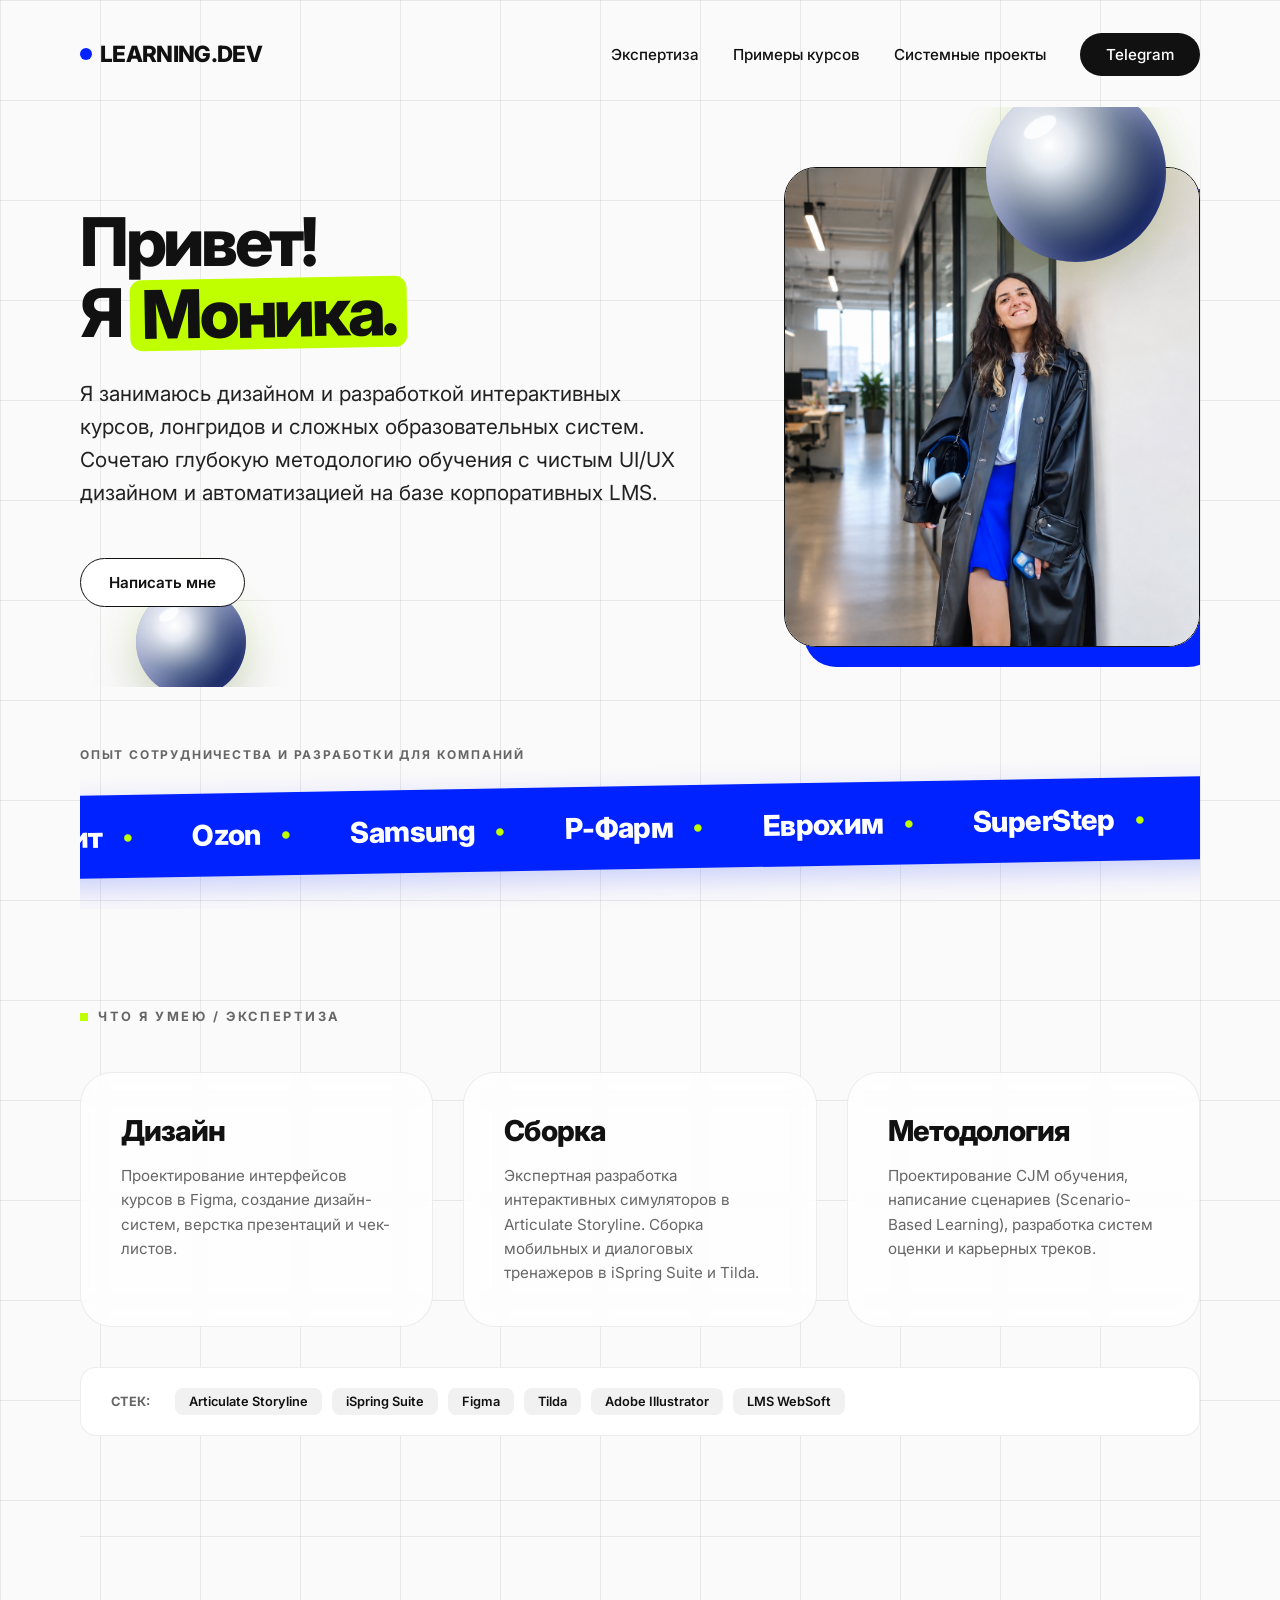
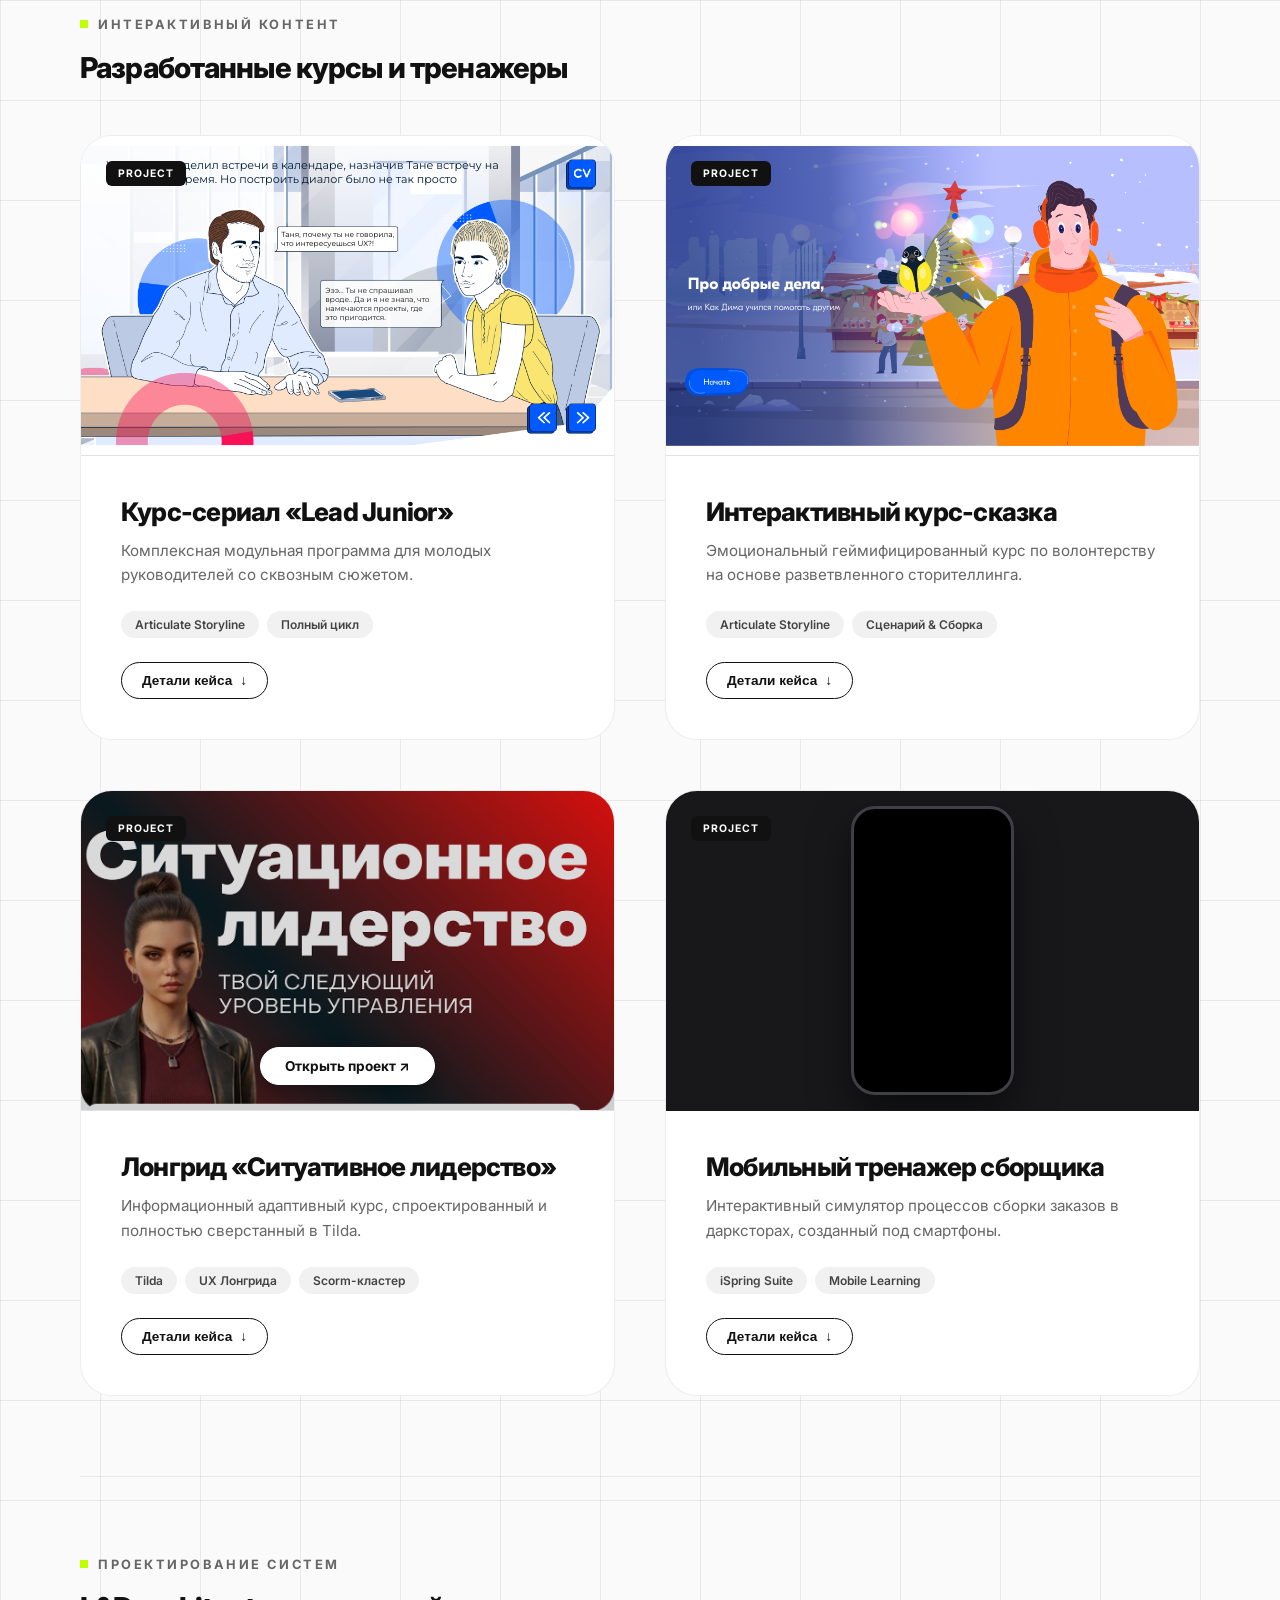
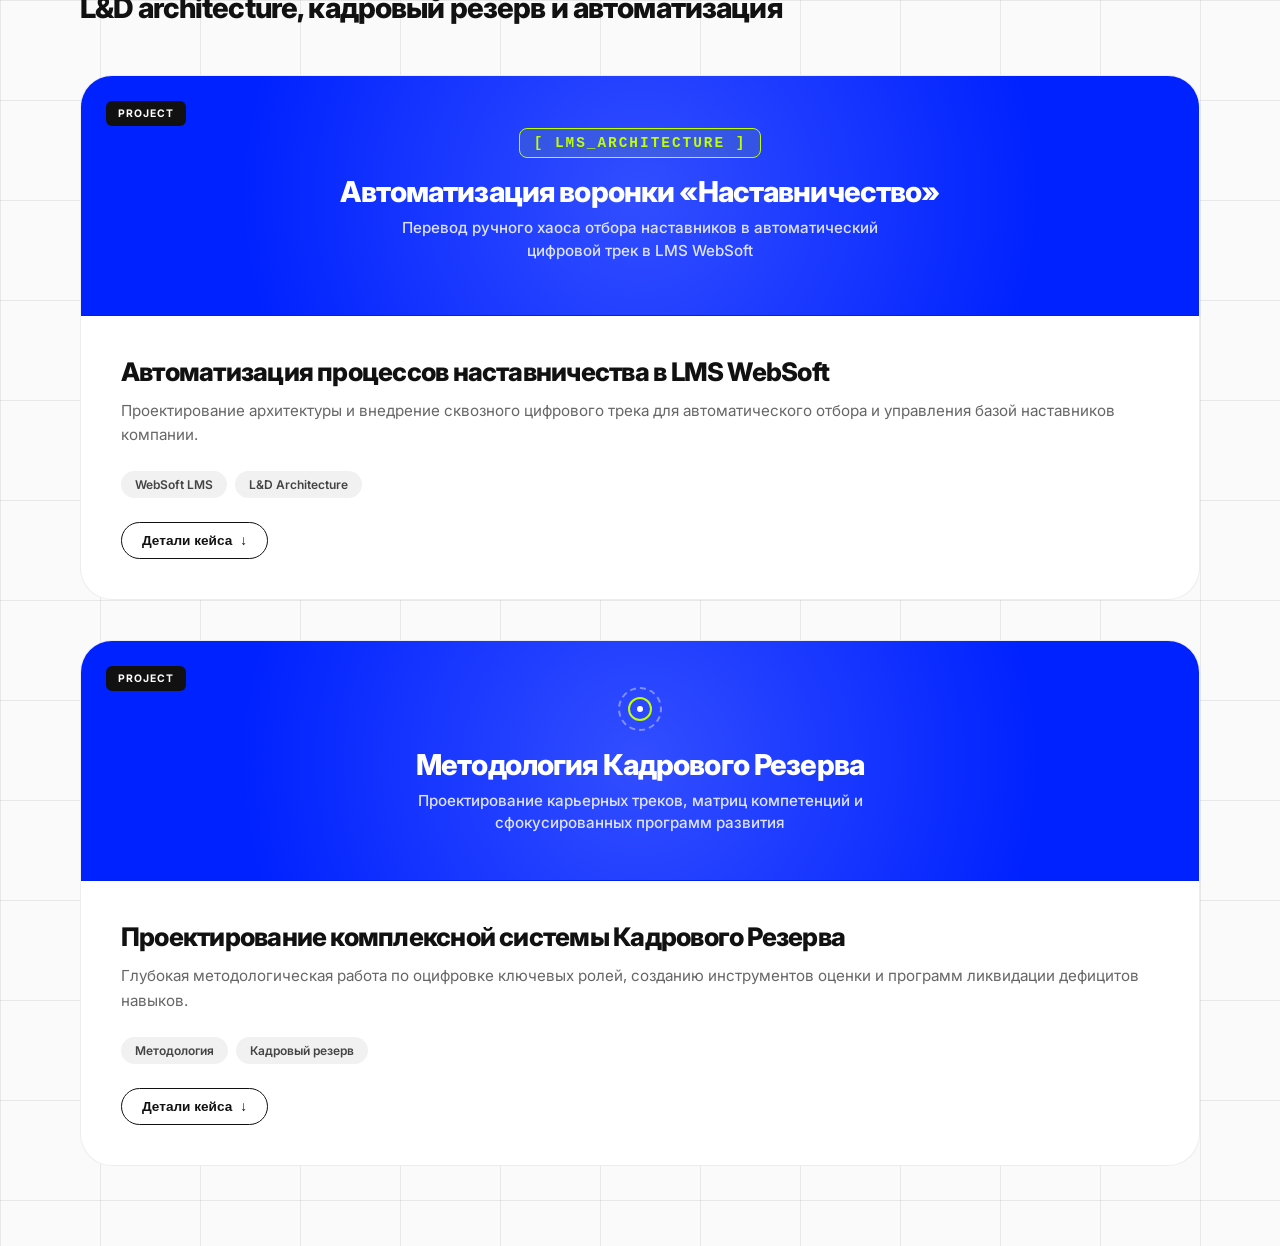
==== commit e0b24c1b: "Add files via upload" ====
--- a/index.html
+++ b/index.html
@@ -49,7 +49,10 @@
         .hero-content h1 { font-size: 4.2rem; font-weight: 800; line-height: 1.05; letter-spacing: -0.05em; margin: 0 0 28px 0; }
         .highlight-word { background: var(--brand-lime); padding: 0 12px; border-radius: 12px; display: inline-block; transform: rotate(-1deg); }
         .hero-content p { font-size: 1.3rem; line-height: 1.6; color: #222; margin-bottom: 48px; max-width: 600px; }
-        
+        .social-links a { display: inline-block; margin-right: 15px; text-decoration: none; color: var(--text-dark); background: white; padding: 14px 28px; border-radius: 40px; font-size: 0.95rem; font-weight: 600; border: 1px solid var(--text-dark); }
+        .social-links a:hover { background: var(--text-dark); color: white; transform: scale(1.05); }
+        .hero-image { width: 100%; height: 480px; background: #e5e5e5; border-radius: var(--radius-large); overflow: hidden; display: flex; align-items: center; justify-content: center; color: var(--text-muted); font-size: 0.9rem; border: 1px solid var(--text-dark); box-shadow: 20px 20px 0px var(--brand-blue); }
+
         /* Сферы */
         .bubble { position: absolute; border-radius: 50%; background: radial-gradient(circle at 35% 35%, #ffffff 0%, #e2e8f0 15%, #64748b 45%, #1e293b 70%, #0f172a 90%, var(--brand-lime) 100%); box-shadow: inset -15px -15px 40px rgba(0, 34, 255, 0.25), inset 15px 15px 35px rgba(255, 255, 255, 0.7), 0 25px 50px rgba(0, 0, 0, 0.15), 0 0 40px rgba(191, 255, 0, 0.15); z-index: 1; pointer-events: none; }
         .bubble::after { content: ''; position: absolute; top: 20%; left: 20%; width: 20%; height: 10%; background: rgba(255, 255, 255, 0.8); border-radius: 50%; transform: rotate(-30deg); filter: blur(0.5px); }
@@ -92,7 +95,7 @@
         .tags-container { display: flex; flex-wrap: wrap; gap: 8px; margin-bottom: 24px; }
         .tag { font-size: 0.75rem; font-weight: 600; padding: 6px 14px; background: #f1f1f1; border-radius: 30px; color: #444; }
         
-        .details-btn { background: none; border: 1px solid var(--text-dark); color: var(--text-dark); padding: 10px 20px; border-radius: 20px; font-weight: 600; font-size: 0.85rem; cursor: pointer; display: inline-flex; align-items: center; gap: 8px; width: max-content; position: relative; z-index: 6; }
+        .details-btn { background: none; border: 1px solid var(--text-dark); color: var(--text-dark); padding: 10px 20px; border-radius: 20px; font-weight: 600; font-size: 0.85rem; cursor: pointer; display: inline-flex; align-items: center; gap: 8px; width: max-content; }
         .details-btn:hover { background: var(--text-dark); color: white; }
         .case-details-content { display: none; padding-top: 30px; margin-top: 30px; border-top: 1px dashed var(--border-thin); }
         .case-details-content h5 { font-size: 0.9rem; text-transform: uppercase; letter-spacing: 0.05em; color: var(--brand-blue); margin: 0 0 8px 0; font-weight: 700; }
@@ -106,105 +109,7 @@
             .hero-image { height: 380px; box-shadow: 12px 12px 0px var(--brand-blue); }
             .case-media-container { height: 240px; }
         }
-
-        /* --- СТИЛИ ДЛЯ ПОЛНОЭКРАННОГО ПРОСМОТРА КУРСОВ (MODAL) --- */
-        .course-modal {
-            display: none; 
-            position: fixed;
-            top: 0; left: 0;
-            width: 100vw; height: 100vh;
-            background: rgba(15, 23, 42, 0.85); 
-            backdrop-filter: blur(8px);
-            z-index: 99999;
-            align-items: center;
-            justify-content: center;
-            padding: 40px;
-        }
-
-        .modal-content {
-            position: relative;
-            width: 100%;
-            max-width: 1100px;
-            height: 80vh;
-            background: #000;
-            border-radius: 24px;
-            overflow: hidden;
-            box-shadow: 0 25px 50px -12px rgba(0, 0, 0, 0.5);
-            border: 1px solid rgba(255, 255, 255, 0.1);
-        }
-
-        .modal-iframe {
-            width: 100%;
-            height: 100%;
-            border: none;
-        }
-
-        .modal-close {
-            position: absolute;
-            top: -45px; right: 0;
-            background: none;
-            border: none;
-            color: white;
-            font-size: 1.1rem;
-            font-weight: 600;
-            cursor: pointer;
-            display: flex;
-            align-items: center;
-            gap: 8px;
-            text-transform: uppercase;
-            letter-spacing: 0.1em;
-        }
-        .modal-close:hover { color: var(--brand-lime); }
-
-        /* --- ОБНОВЛЕННАЯ ПОДСКАЗКА НА КАРТОЧКАХ --- */
-        .card-play-overlay {
-            position: absolute;
-            top: 0; left: 0;
-            width: 100%; height: 100%;
-            background: rgba(0, 34, 255, 0.02);
-            display: flex;
-            flex-direction: column;
-            align-items: center;
-            justify-content: center;
-            cursor: pointer;
-            z-index: 5;
-        }
-
-        .play-badge {
-            background: #ffffff;
-            border: 1px solid var(--text-dark);
-            padding: 10px 20px;
-            border-radius: 30px;
-            font-size: 0.85rem;
-            font-weight: 700;
-            box-shadow: 0 10px 25px rgba(0,0,0,0.1);
-            display: flex;
-            align-items: center;
-            gap: 8px;
-            transform: translateY(0);
-        }
-
-        .case-card:hover .play-badge {
-            transform: scale(1.05);
-            background: var(--brand-lime);
-            border-color: var(--brand-lime);
-        }
-
-        .pulse-dot {
-            width: 8px; height: 8px;
-            background: var(--brand-blue);
-            border-radius: 50%;
-            position: relative;
-        }
-        .pulse-dot::after {
-            content: ''; position: absolute; top: 0; left: 0; width: 100%; height: 100%;
-            background: var(--brand-blue); border-radius: 50%;
-            animation: badgePulse 1.5s infinite ease-in-out;
-        }
-        @keyframes badgePulse {
-            0% { transform: scale(1); opacity: 0.8; }
-            100% { transform: scale(3); opacity: 0; }
-        }
+        
     </style>
 </head>
 <body>
@@ -218,7 +123,7 @@
                 <a href="#skills">Экспертиза</a>
                 <a href="#courses">Примеры курсов</a>
                 <a href="#systems">Системные проекты</a>
-                <a href="https://t.me/omonyka" target="_blank" class="nav-cta">Telegram</a>
+                <a href="https://t.me/omonyka" class="nav-cta">Telegram</a>
             </div>
         </nav>
 
@@ -228,19 +133,14 @@
             <div class="hero-content">
                 <h1>Привет!<br>Я <span class="highlight-word">Моника.</span></h1>
                 <p>Я занимаюсь дизайном и разработкой интерактивных курсов, лонгридов и сложных образовательных систем. Сочетаю глубокую методологию обучения с чистым UI/UX дизайном и автоматизацией на базе корпоративных LMS.</p>
-                
-                <div class="social-links" style="display: flex; gap: 15px; flex-wrap: wrap;">
-                    <a href="https://t.me/omonyka" target="_blank" style="display: inline-flex; align-items: center; gap: 8px; text-decoration: none; color: var(--text-dark); background: white; padding: 14px 28px; border-radius: 40px; font-size: 0.95rem; font-weight: 600; border: 1px solid var(--text-dark);">
-                        <span>Написать в Telegram</span> ↗
-                    </a>
-                    <a href="mailto:odlouist91@gmail.com" style="display: inline-flex; align-items: center; gap: 8px; text-decoration: none; color: white; background: var(--text-dark); padding: 14px 28px; border-radius: 40px; font-size: 0.95rem; font-weight: 600; border: 1px solid var(--text-dark);">
-                        <span>Написать на почту</span> ✉️
-                    </a>
+                <div class="social-links">
+                    <a href="https://t.me/omonyka" target="_blank">Написать мне</a>
                 </div>
             </div>
             <div class="hero-image" style="background: none; padding: 0;">
-                <img src="my-photo.png" alt="Моника Андреасян" style="width: 100%; height: 100%; object-fit: cover;">
-            </div>
+       <!-- ЕСЛИ ФОТО В ФОРМАТЕ .PNG, ЗАМЕНИ НА my-photo.png -->
+       <img src="my-photo.png" alt="Моника Андреасян" style="width: 100%; height: 100%; object-fit: cover;">
+   </div>
         </section>
 
         <section style="padding: 60px 0 40px 0; overflow: hidden; width: 100%;">
@@ -286,47 +186,43 @@
             <div class="cases-grid">
 
                 <div class="case-card">
-                    <div class="case-media-container" style="background: linear-gradient(135deg, #0f172a 0%, #1e293b 100%); display: flex; align-items: center; justify-content: center; position: relative;">
-                        <div class="card-play-overlay" onclick="openCourse('lead-junior/story.html')">
-                            <div class="play-badge">
-                                <div class="pulse-dot"></div>
-                                <span>Открыть на весь экран ↗</span>
-                            </div>
-                        </div>
-                        <div style="color: rgba(255,255,255,0.2); font-weight: 800; font-size: 2rem; letter-spacing: -0.05em; text-transform: uppercase; pointer-events: none;">Lead Junior</div>
+                    <div class="case-media-container">
+                        <iframe src="lead-junior/story.html" class="case-iframe" allowfullscreen></iframe>
                     </div>
                     <div class="case-info">
                         <h4>Курс-сериал «Lead Junior»</h4>
                         <p>Комплексная модульная программа для молодых руководителей со сквозным сюжетом.</p>
                         <div class="tags-container"><span class="tag">Articulate Storyline</span><span class="tag">Полный цикл</span></div>
-                        <button class="details-btn" onclick="toggleCase(this)">Детали кейса <span>↓</span></button>
+                        
+                        <button class="details-btn" onclick="toggleCase(this)">Детали кейса <span>↓</span></button>
+                        
                         <div class="case-details-content">
                             <h5>Контекст и задача</h5>
                             <p>Разработать программу управленческих навыков. Трудность темы лидерства в том, что в жизни людей сложно поделить на жесткие стереотипы, а готовых универсальных алгоритмов не существует.</p>
                             <h5>Решение и методология</h5>
                             <p>Создана система из лонгридов (теория) и симуляторов (практика). Мы прописали психологически достоверных сквозных персонажей. От модуля к модулю они раскрывались все глубже, поэтому пользователь учился взаимодействовать с ними на основе опыта прошлых серий, как в реальной жизни.</p>
+                            <h5>Моя роль</h5>
+                            <p>Проектирование программы, написание сценариев, подготовка материалов и финальная техническая сборка интерактивных тренажеров в Articulate.</p>
                         </div>
                     </div>
                 </div>
 
                 <div class="case-card">
-                    <div class="case-media-container" style="background: linear-gradient(135deg, #1e1b4b 0%, #311042 100%); display: flex; align-items: center; justify-content: center; position: relative;">
-                        <div class="card-play-overlay" onclick="openCourse('dog-story/story.html')">
-                            <div class="play-badge">
-                                <div class="pulse-dot"></div>
-                                <span>Открыть на весь экран ↗</span>
-                            </div>
-                        </div>
-                        <div style="color: rgba(255,255,255,0.2); font-weight: 800; font-size: 2rem; letter-spacing: -0.05em; text-transform: uppercase; pointer-events: none;">Dog Story</div>
+                    <div class="case-media-container">
+                        <iframe src="dog-story/story.html" class="case-iframe" allowfullscreen></iframe>
                     </div>
                     <div class="case-info">
                         <h4>Интерактивный курс-сказка</h4>
                         <p>Эмоциональный геймифицированный курс по волонтерству на основе разветвленного сторителлинга.</p>
                         <div class="tags-container"><span class="tag">Articulate Storyline</span><span class="tag">Сценарий & Сборка</span></div>
-                        <button class="details-btn" onclick="toggleCase(this)">Детали кейса <span>↓</span></button>
+                        
+                        <button class="details-btn" onclick="toggleCase(this)">Детали кейса <span>↓</span></button>
+                        
                         <div class="case-details-content">
                             <h5>Контекст и сюжет</h5>
-                            <p>Главный герой видит объявление о том, что песик ищет дом, и отправляется за ним. По пути он встречает персонажей, нуждающихся в помощи. Помогая им, герой органично узнает о волонтерских фондах и механиках поддержки.</p>
+                            <p>Главный герой видит объявление о том, что песик ищет дом, и отправляется за ним. По пути он встречает персонажей, нуждающихся в помощи: бабушку с тяжелыми сумками, детей из детского дома на ярмарке. Помогая им, герой (и учащийся) органично узнает о волонтерских фондах и механиках поддержки.</p>
+                            <h5>Техническое воплощение</h5>
+                            <p>Сложная разветвленная логика переходов в зависимости от выборов пользователя. Я полностью отвечала за сценарий, логику интерактивов, техническую сборку в Articulate и постановку детального ТЗ для дизайнера графики.</p>
                         </div>
                     </div>
                 </div>
@@ -377,7 +273,7 @@
             </div>
         </section>
 
-        <section class="cases-section" id="systems">
+       <section class="cases-section" id="systems">
             <div class="section-title">Проектирование систем</div>
             <div class="section-subtitle-text">L&D architecture, кадровый резерв и автоматизация</div>
             
@@ -385,8 +281,11 @@
 
                 <div class="case-card" style="width: 100%;">
                     <div class="case-media-container" style="display:flex; flex-direction: column; align-items:center; justify-content:center; height: 240px; background: var(--brand-blue); padding: 30px; text-align: center; position: relative; overflow: hidden;">
+                        
                         <div style="position: absolute; width: 100%; height: 100%; opacity: 0.2; background: radial-gradient(circle, #ffffff 0%, transparent 70%);"></div>
+                        
                         <div style="font-family: monospace; font-size: 0.9rem; color: var(--brand-lime); border: 1px solid var(--brand-lime); padding: 6px 14px; border-radius: 8px; margin-bottom: 16px; background: rgba(191, 255, 0, 0.1); z-index: 2; letter-spacing: 2px; font-weight: 700;">[ LMS_ARCHITECTURE ]</div>
+                        
                         <div style="font-weight: 800; font-size: 1.8rem; margin-bottom: 8px; color: #ffffff; letter-spacing: -0.03em; z-index: 2;">Автоматизация воронки «Наставничество»</div>
                         <p style="font-size: 0.95rem; color: rgba(255, 255, 255, 0.85); margin: 0; max-width: 550px; z-index: 2; line-height: 1.5; font-weight: 500;">Перевод ручного хаоса отбора наставников в автоматический цифровой трек в LMS WebSoft</p>
                     </div>
@@ -404,12 +303,15 @@
 
                 <div class="case-card" style="width: 100%;">
                     <div class="case-media-container" style="display:flex; flex-direction: column; align-items:center; justify-content:center; height: 240px; background: var(--brand-blue); padding: 30px; text-align: center; position: relative; overflow: hidden;">
+                        
                         <div style="position: absolute; width: 100%; height: 100%; opacity: 0.2; background: radial-gradient(circle, #ffffff 0%, transparent 70%);"></div>
+                        
                         <div style="width: 44px; height: 44px; border: 2px dashed rgba(255,255,255,0.4); border-radius: 50%; display: flex; align-items: center; justify-content: center; margin-bottom: 16px; position: relative; z-index: 2;">
                             <div style="width: 24px; height: 24px; border: 2px solid var(--brand-lime); border-radius: 50%; display: flex; align-items: center; justify-content: center;">
                                 <div style="width: 6px; height: 6px; background: #ffffff; border-radius: 50%;"></div>
                             </div>
                         </div>
+                        
                         <div style="font-weight: 800; font-size: 1.8rem; margin-bottom: 8px; color: #ffffff; letter-spacing: -0.03em; z-index: 2;">Методология Кадрового Резерва</div>
                         <p style="font-size: 0.95rem; color: rgba(255, 255, 255, 0.85); margin: 0; max-width: 550px; z-index: 2; line-height: 1.5; font-weight: 500;">Проектирование карьерных треков, матриц компетенций и сфокусированных программ развития</p>
                     </div>
@@ -427,44 +329,19 @@
 
             </div>
         </section>
+
+            </div>
+        </section>
+            </div>
+        </section>
     </div>
 
-    <div class="course-modal" id="courseModal">
-        <div class="modal-content">
-            <button class="modal-close" onclick="closeCourse()">Закрыть х</button>
-            <iframe src="" class="modal-iframe" id="modalIframe"></iframe>
-        </div>
-    </div>
-
     <script>
-        // Функция для раскрытия деталей кейса
         function toggleCase(button) {
             const card = button.closest('.case-card');
             card.classList.toggle('active');
             const span = button.querySelector('span');
-            if (card.classList.contains('active')) { 
-                span.textContent = '↑'; 
-            } else { 
-                span.textContent = '↓'; 
-            }
-        }
-
-        // Функция открытия курса на весь экран
-        function openCourse(url) {
-            const modal = document.getElementById('courseModal');
-            const iframe = document.getElementById('modalIframe');
-            iframe.src = url; 
-            modal.style.display = 'flex'; 
-            document.body.style.overflow = 'hidden'; 
-        }
-
-        // Функция закрытия курса
-        function closeCourse() {
-            const modal = document.getElementById('courseModal');
-            const iframe = document.getElementById('modalIframe');
-            iframe.src = ''; 
-            modal.style.display = 'none'; 
-            document.body.style.overflow = ''; 
+            if (card.classList.contains('active')) { span.textContent = '↑'; } else { span.textContent = '↓'; }
         }
     </script>
 </body>
